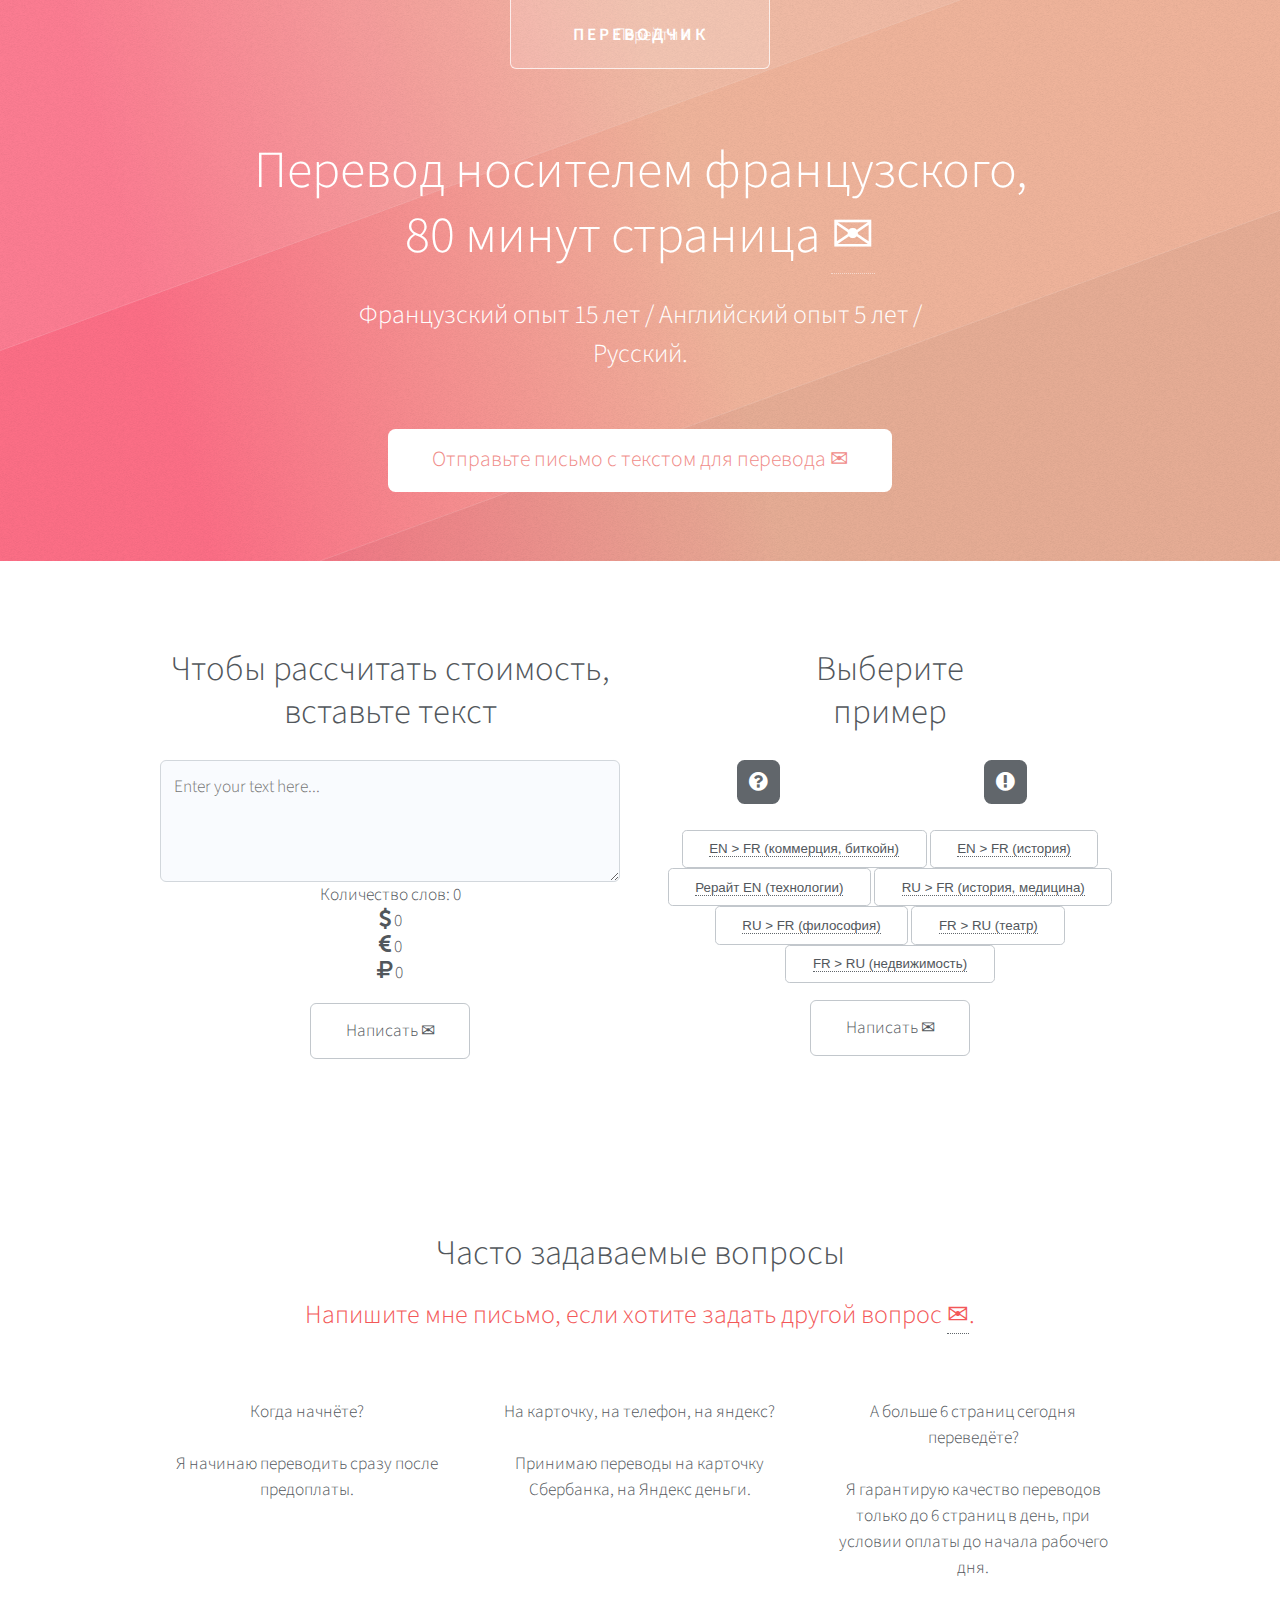
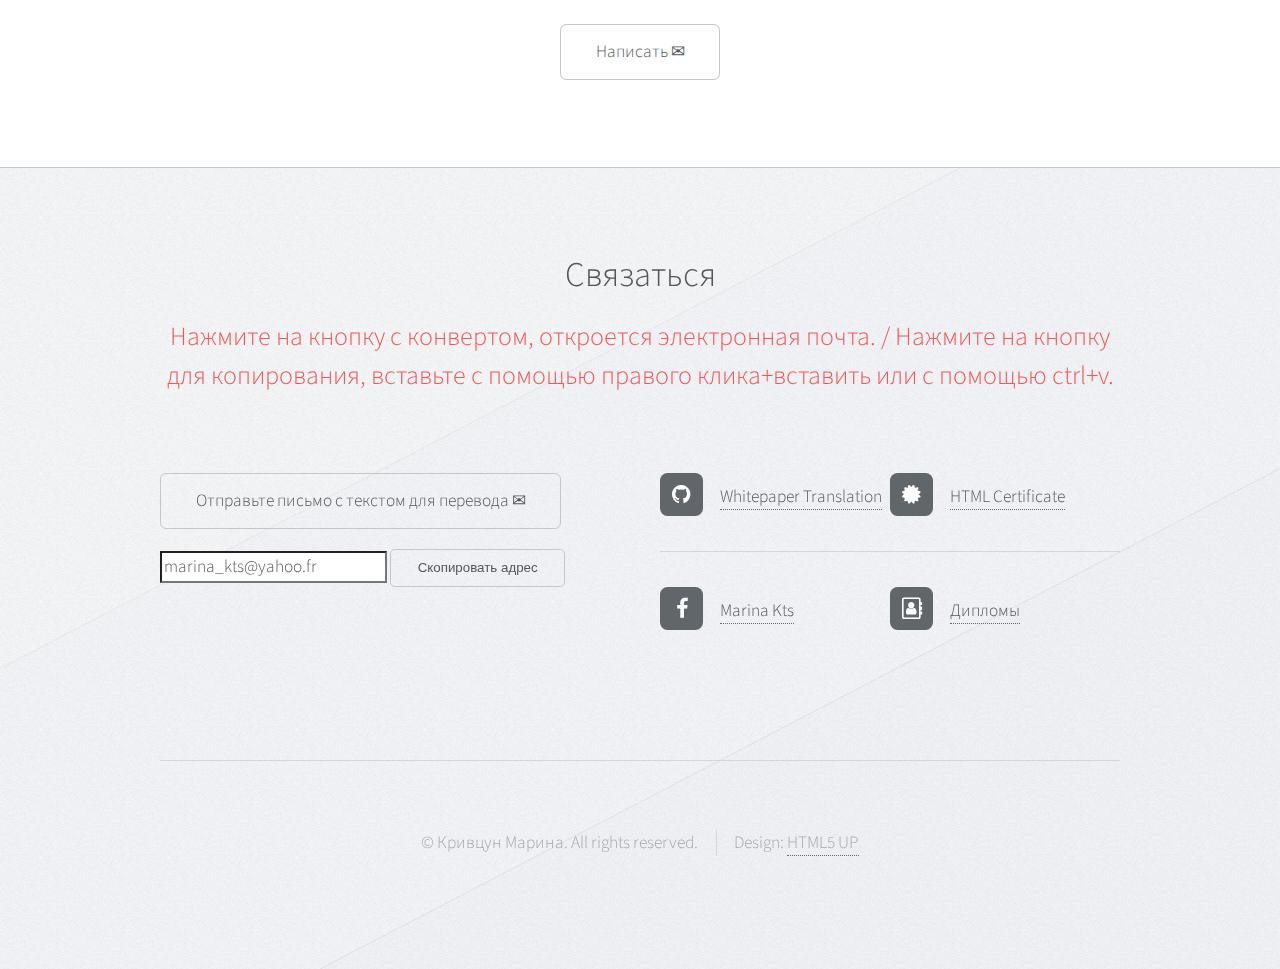
==== index.html @ 899fd25c "First commit" ====
<!DOCTYPE HTML>
<!--
	Telephasic by HTML5 UP
	html5up.net | @ajlkn
	Free for personal and commercial use under the CCA 3.0 license (html5up.net/license)
-->
<html>
	<head>
		<title>Переводчик</title>
		<meta charset="utf-8" />
		<meta name="viewport" content="width=device-width, initial-scale=1, user-scalable=no" />
		<link rel="stylesheet" href="assets/css/main.css" />
	</head>
	<body class="homepage is-preload">
		<div id="page-wrapper">

			<!-- Header -->
				<div id="header-wrapper">
					<div id="header" class="container">

						<!-- Logo -->
							<h1 id="logo"><a href="index.html">Переводчик</a></h1>

						<!-- Nav -->
							<nav id="nav">
								<ul>
										<li>
											<a href="#">Перейти к</a>
											<ul>
												<li><a href="#estimate">Оценке</a></li>
												<li><a href="#example">Примерам</a></li>
												<li><a href="#contact">Почте</a></li>

									</ul>
							<!--	<ul>
									<li>
										<a href="#">Move to</a>
										<ul>
											<li><a href="#estimate">Estimate</a></li>
											<li><a href="#example">Example</a></li>
											<li><a href="#contact">Contact</a></li>
											<li>
												<a href="#">Phasellus consequat</a>
												<ul>
													<li><a href="#">Français</a></li>
													<li><a href="#">English</a></li>
													<li><a href="#">Magna phasellus</a></li>
													<li><a href="#">Etiam dolore nisl</a></li>
												</ul>
											</li>
											<li><a href="#">Veroeros feugiat</a></li>
										</ul>
									</li>
									<li><a href="left-sidebar.html">Left Sidebar</a></li>
									<li class="break"><a href="right-sidebar.html">Right Sidebar</a></li>
									<li><a href="no-sidebar.html">No Sidebar</a></li>
								</ul> -->
							</nav>

					</div>

					<!-- Hero -->
						<section id="hero" class="container">
							<header>
								<h2>Перевод носителем французского,
								<br />
								80 минут страница <a href="mailto:marina_kts@yahoo.fr?Subject=Translation%20request" target="_top">&#9993;</a></h2>
							</header>
							<p>Французский опыт 15 лет / Английский опыт 5 лет /
							<br />
							Русский.</p>
							<ul class="actions">
								<li><a href="mailto:marina_kts@yahoo.fr?Subject=Translation%20request" target="_top" class="button">Отправьте письмо с текстом для перевода &#9993;</a></li>
							</ul>
						</section>

				</div>

			<!-- Features 1 -->
				<div class="wrapper">
					<div class="container">
						<div class="row">
							<section class="col-6 col-12-narrower feature">
									<header>
										<h2>Чтобы рассчитать стоимость, <br />
										вставьте текст</h2>
									</header>
						<!--		<div class="image-wrapper first"> -->
									<a name="estimate"><textarea placeholder="Enter your text here..."></textarea></a>
						<!--		</div> -->
								<div class="output">
				<!-- <div>Количество знаков: <span id="characterCount">0</span></div>-->
				<div>Количество слов: <span id="wordCount">0</span></div>

					<div class="icon fa-dollar"> <span id="dollarCount">0</span></div>
					<div class="icon fa-euro"> <span id="euroCount">0</span></div>
					<div class="icon fa-rouble"> <span id="rubCount">0</span></div>

				</div>
								<ul class="actions">
									<li><a href="mailto:marina_kts@yahoo.fr?Subject=Translation%20request" target="_top" class="button">Написать &#9993;</a></li>
								</ul>
							</section>
							<section class="col-6 col-12-narrower feature">
								<header>
									<h2>Выберите <br />
									пример</h2>
								</header>
							<!--	<div class="image-wrapper"> -->
							<div class="row gtr-0">
								<ul class="divided icons col-6 col-12-mobile">
									<a name="example"><li class="icon fa-question-circle" id="source"></li></a>
								</ul>
								<ul class="divided icons col-6 col-12-mobile">
									<li class="icon fa-exclamation-circle" id="result"></li>
								</ul>
							</div>
								<div class="btn-group">

									<button onclick="myFunction('OpenBazaar was founded in 2014 and at the moment you can find 1259 products there. It works on the Bitcoin basis using IPFS for data storage. Syscoin is being currently tested and is based on Bitcoin too. Particl is still being developed and at the moment it’s just a wallet for storing and transferring their tokens. All existing decentralized marketplaces inherit the shortcomings of the usual online stores and online marketplaces, i.e. lack of a standard of nomenclature, lack of information on different product in a single card and of guarantees that the seller does have the goods presented on the online storefront. It is important to note that all decentralized marketplaces are not potential competitors, but partners of Elementh blockchain.','OpenBazaar a été fondé en 2014 et maintenant on peut y trouver 1259 produits. Il fonctionne sur le principe de Bitcoin utilisant le protocole IPFS pour stocker les données. Syscoin est actuellement testé et se base également sur Bitcoin. Particl est en cours de développement et à l’heure actuelle, c’est juste un portefeuille pour stocker et transférer des jetons. Tous les marchés décentralisés actuels héritent les lacunes des magasins en ligne et des cybermarchés préexistants, à savoir l’absence de standard de nomenclature, le manque d’informations sur les différents produits dans une carte unifiée et de garanties que le vendeur est en procession de produits présentés dans la boutique en ligne. Il faut noter que les places de marché décentralisées ne sont pas des potentiels concurrents, mais les partenaires de la blockchain Elementh.')">
										<a href="#example">EN > FR (коммерция, биткойн)</a>
									</button>
									<button onclick="myFunction('ROADMAP. 2012 MIIIX company establishment. 2012 Investments from RSV Venture Partners and business angels. 2014 Number of product categories is 1000. 2016 In the MIIIX database there are 70 mln SKU in 30,000 product categories, 1000 shops from different industries, clients from small shops to the most largest portals in the field of e-commerce (Sberbank AST). 2017 The transition to the blockchain technology with introduction of opensource project Elementh. 01/2018 Private Pre-SALE (15.01 - 31.01) Only whitelist; min. 10ETH or 1BTC; max. 100 investors. 02/2018 Pre-ICO (01.02 - 14.02) min. 1ETH or 0.1BTC; max. 1000 investors; 1EEE = 0.0001ETH; Whitelist BONUS: First day: 30%, Second day: 15%. 03/2018 ICO (01.03 - 31.03) 1EEE = 0.0002ETH; Whitelist BONUS: First day: 30%, Second day: 15%. 06/2018 Alpha-version of Elementh blockchain. 09/2018 Elementh blockchain TestNet. 12/2018 Launch of Elementh blockchain. 03/2019 Launch of first DAPP.','FEUILLE DE ROUTE. MIIIX est créé en 2012. 2012  RSV Venture Partners et des business angels y investissent. 2014 Nombre de catégories de produits est de 1000. 2016 Dans la base de données MIIIX il y a 70 millions de SKU dans 30 000 catégories de produits, 1000 magasins d’industries différentes, des petites boutiques jusqu’aux portails leaders du domaine de cyberventes (Sberbank AST). 2017 transition vers la technologie blockchain avec introduction du projet open source Elementh. 01/2018 Pré-VENTE Privée (15.01 - 31.01) Seulement liste blanche ; min. 10ETH or 1BTC ; max. 100 investisseurs. 02/2018 Pré-ICO (01.02 - 14.02) min. 1ETH ou 0.1BTC ; max. 1000 investisseurs ; 1EEE = 0.0001ETH ; BONUS pour la liste blanche : Premier jour : 30 %, Deuxième jour : 15 %. 03/2018 ICO (01.03 - 31.03) 1EEE = 0.0002 ETH ; BONUS pour la liste blanche : Premier jour: 30%, au Deuxième jour: 15%. 06/2018 La version Alpha de la blockchain Elementh. 09/2018 TestNet dans la blockchain Elementh. 12/2018 Lancement de la blockchain Elementh. 03/2019 Lancement de la première DAPP.')">
										<a href="#example">EN > FR (история)</a>
									</button>
									<button onclick="myFunction('System of Goods. Along with the system of tokens, Elementh has a system of goods, which can also be used in a large number of applications, such as tracking the movement of a particular item from its creation to the current owner, tracking original goods and detecting counterfeit goods. Unlike the system of tokens, the system of goods also provides for the ability to issue a particular product at a particular address, indicating all possible item’s data (such as name, manufacturer, bar code, etc.). And if identical goods are already present in the blockchain, the issuer will receive a message about it, and he will have the opportunity to indicate how many items of goods he wants to issue. If an item has a serial number, it is possible to specify it when the transfer operation is being performed. To provide protection against data forging, only the hash of the serial number is fixed in the system, therefore only the person who knows the initial number has the ability to make a valid transaction. In the absence of a serial number at the moment of issuing goods, the system generates it randomly and the holder is able to use it to identify a particular item of goods by printing out the QR code on the package, writing it in an RFID tag or in any other convenient way.','System of Goods. Elementh is not just a token system, it is a system of goods, tracking elements from outset to the current owner, allowing original and counterfeit detection.  Elements identity. The system of goods provides the ability to issue a specific product to a given address, with all the associated with the product data (such as the name, manufacturer, barcode, etc).  Prerecorded nomenclature. If the blockchain holds identical goods, it notifies the issuer, therefore he can choose the number of goods to issue.  Serial number item identification. It is possible to specify an existing serial number for an item during a transfer operation.  Data tampering protection. Elementh only saves the hash of the serial number, so only the person who knows the initial number is able to make a valid transaction.  Automatic serial number creation. As soon as the system needs a new number, it generates a random one, and the holder can use it to identify a particular item by printing the QR code on the package, writing it in an RFID tag or in any other convenient way.')">
										<a href="#example">Рерайт EN (технологии)</a>
									</button>
									<button onclick="myFunction('Чем выше численность и плотность населения, тем легче передаются от человека к человеку возбудители болезней; многочисленное население позволяет выживать и распространяться болезнетворным микробам, которые погибли бы в условиях скудного, рассеянного населения. Так, в XVI—XVII вв. в мире повсеместно распространилась оспа— одна из древнейших инфекционных болезней, известная в Старом свете еще с III тысячелетия до н. э. В начале XVI в. она впервые была завезена испанскими конкистадорами на Американский континент. ','Plus le nombre et la densité de la population sont élevés, plus les pathogènes se transmettent facilement d’une personne à une autre ; une grande population permet de survivre et de se propager à des microbes pathogènes qui périraient dans des conditions de population clairsemée et dispersée. Ainsi, aux XVIe et XVIIe siècles, le monde a vu se diffuser l’une des maladies infectieuses les plus anciennes, connue dans l’Ancien Monde depuis le 3e millénaire avant notre ère. Au début du XVIème siècle elle a été introduite par les conquistadors espagnols sur le continent Américain.')">
										<a href="#example">RU > FR (история, медицина)</a>
									</button>
									<button onclick="myFunction('Концепция свободы является основополагающей в философии Сартра, полнее всего эту тему он раскрыл в трактате «Бытие и ничто». Человеческое существование, полагал Сартр, есть последовательная цепь самоотрицаний, в которых находит реализацию свобода. Человеку изначально присуща свобода, не терпящая ни причин, ни оснований, она предполагает независимость как от прошлого, так и от настоящего, т. е. она не определяется ни тем, ни другим.','Le concept de liberté est au cœur de la philosophie de Sartre, il a révélé ce sujet le mieux dans son traité « L’Être et le Néant ».L’existence humaine, croit Sartre, est un circuit d’abnégation séquentiel, dans lequel la liberté trouve la réalisation. La liberté est inhérente à l’homme, elle ne tolère ni raison ni justification, elle implique l’indépendance tant du passé, que du présent, c’est- à-dire  elle n’est définie ni par l’un ni par l’autre.')">
										<a href="#example">RU > FR (философия)</a>
									</button>
									<button onclick="myFunction('Ces passages faisant traditionnellement partie de nos ordres du jour, il était important qu’ils soient rédigés. Les indications en italique, destinées à commenter et à codifier le déroulement de la cérémonie, ont été résumées et simplifiées afin de faciliter l’ordonnancement des tenues, et plus particulièrement les jours de réception.','Важность этих записей в том, что они фиксируют традиционную часть нашей повестки дня. Информация курсивом комментирует и кодифицирует ход церемонии, была обобщена и упрощена с целью облегчения ведения работ, особенно в дни посвящений.')">
										<a href="#example">FR > RU (театр)</a>
									</button>
									<button onclick="myFunction('Dossier 2012-08-01. Propriété Immobilière avec postes à quai dans le port pour un bateau de 25,00 mètres et un de 12,00 mètres. Ensemble de 3 unités  foncières  sur une Ile Privée, comprenant. Foncier. 3 Terrains très arborés avec pelouse, Plage de sable fin , accessible uniquement depuis la propriété, ponton permettant d’accoster les annexes. Ensemble Foncier 01. Villa Principale sur parcelle N° 01. Superficie de la parcelle M² 1 760,00. Distribution: Entrée, Dégagements, 2 Chambres de service- Salle d’eau service- WC Commun, cuisine (équipée professionnel) Réserve équipée Frigos et congélateurs, Salle à Manger, salon T.V., Salon détente, 3 Chambres, une salle de bains et 2 salles d’eau. Grande terrasse avec  brise soleil. Solarium. Villa entièrement meublée et équipée.','Досье 2012-08-01. Недвижимость с причалами в порту для двух яхт - 25 и 12 метров. 3 лота на частном острове включают. Владения. 3 участка с газоном и многочисленными деревьями, Песчаный пляж, доступный только от собственности, понтонный причал для мелких судов. Группа недвижимости 1. Главная вилла на участке N° 01. Площадь участка M² 1 760,00. Распределение: Прихожая, кладовая, 2 подсобных помещения, ванная комната и санузел обслуживания, кухня (с профессиональным оборудованием) склад оборудован холодильниками и морозильниками, столовая, ТВ-зал, комната отдыха, три спальни, ванная комната и 2 душевые комнаты. Большая терраса с навесом от солнца. Солярий.	Вилла полностью мебелирована и оборудована.')">
										<a href="#example" class="nondeco">FR > RU (недвижимость)</a>
									</button>
        </div>
								<ul class="actions">
									<li><a href="mailto:marina_kts@yahoo.fr?Subject=Translation%20request" target="_top" class="button">Написать &#9993;</a></li>
								</ul>
							</section>
						</div>
					</div>
				</div>

			<!-- Promo -->
			<!--	<div id="promo-wrapper">
					<section id="promo">
						<h2>Neque semper magna et lorem ipsum adipiscing</h2>
						<a href="#" class="button">Breach the thresholds</a>
					</section>
				</div> -->

			<!-- Features 2 -->
				<div class="wrapper">
					<section class="container">
						<header class="major">
							<h2>Часто задаваемые вопросы</h2>
							<p>Напишите мне письмо, если хотите задать другой вопрос <a href="mailto:marina_kts@yahoo.fr?Subject=Translation%20request" target="_top">&#9993;</a>.</p>
						</header>
						<div class="row features">
							<section class="col-4 col-12-narrower feature">
							<!--	<div class="image-wrapper first">
									<a href="#" class="image featured"><img src="images/pic03.jpg" alt="" /></a>
								</div> -->
								<p>Когда начнёте?</p>
								<p>Я начинаю переводить сразу после предоплаты.</p>
							</section>
							<section class="col-4 col-12-narrower feature">
							<!--	<div class="image-wrapper">
									<a href="#" class="image featured"><img src="images/pic04.jpg" alt="" /></a>
								</div> -->
								<p>На карточку, на телефон, на яндекс?</p>
								<p>Принимаю переводы на карточку Сбербанка, на Яндекс деньги.</p>
							</section>
							<section class="col-4 col-12-narrower feature">
							<!--	<div class="image-wrapper">
									<a href="#" class="image featured"><img src="images/pic05.jpg" alt="" /></a>
								</div> -->
								<p>А больше 6 страниц сегодня переведёте?</p>
								<p>Я гарантирую качество переводов только до 6 страниц в день, при условии оплаты до начала рабочего дня.</p>
							</section>
						</div>
						<ul class="actions major">
							<li><a href="mailto:marina_kts@yahoo.fr?Subject=Translation%20request" target="_top" class="button">Написать &#9993;</a></li>
						</ul>
					</section>
				</div>

			<!-- Footer -->
				<div id="footer-wrapper">
					<div id="footer" class="container">
						<header class="major">
							<a name="contact"><h2>Связаться</h2></a>
							<p>Нажмите на кнопку с конвертом, откроется электронная почта. / Нажмите на кнопку для копирования, вставьте с помощью правого клика+вставить или с помощью ctrl+v.</p>
						<!-- 	Copy address<p>Click on the button to copy the address from the text field. Paste the address with ctrl+v or with a right click+paste.</p> -->
						</header>
						<div class="row">
								<section class="col-6 col-12-narrower">
									<div class="row gtr-50">
									<div class="col-12">
										<a href="mailto:marina_kts@yahoo.fr?Subject=Translation%20request" target="_top" class="button">Отправьте письмо с текстом для перевода &#9993;</a>
									</div>
									<div class="col-12">
										<input type="text" value="marina_kts@yahoo.fr" id="myInput">
										<button onclick="copyFunction()">Скопировать адрес</button>
									</div>
									</div>
								<!--	<form method="post" action="#">
									<div class="row gtr-50">
										<div class="col-6 col-12-mobile">
											<input name="name" placeholder="Name" type="text" />
										</div>
										<div class="col-6 col-12-mobile">
											<input name="email" placeholder="Email" type="text" />
										</div>
										<div class="col-12">
											<textarea name="message" placeholder="Message"></textarea>
										</div>
										<div class="col-12">
											<ul class="actions">
												<li><input type="submit" value="Send Message" /></li>
												<li><input type="reset" value="Clear form" /></li>
											</ul>
										</div>
									</div>
								</form> -->
							</section>
							<section class="col-6 col-12-narrower">
								<div class="row gtr-0">
									<ul class="divided icons col-6 col-12-mobile">
										<li class="icon fa-github"><a href="https://github.com/Meao"><span class="extra">github.com/</span>Whitepaper Translation</a></li>
										<li class="icon fa-facebook"><a href="https://www.facebook.com/marina.kts"><span class="extra">facebook.com/</span>Marina Kts</a></li>
									</ul>
									<ul class="divided icons col-6 col-12-mobile">
										<li class="icon fa-certificate"><a href="https://www.sololearn.com/Profile/229310"><span class="extra">sololearn.com/</span>HTML Certificate</a></li>
										<li class="icon fa-address-book-o"><a href="https://spb.upstudy.ru/repetitors/941061/"><span class="extra">upstudy.ru/</span>Дипломы</a></li>
									</ul>
								</div>
							</section>
						</div>
					</div>
					<div id="copyright" class="container">
						<ul class="menu">
							<li>&copy; Кривцун Марина. All rights reserved.</li><li>Design: <a href="http://html5up.net">HTML5 UP</a></li>
						</ul>
					</div>
				</div>

		</div>

		<!-- Scripts -->
			<script src="assets/js/jquery.min.js"></script>
			<script src="assets/js/jquery.dropotron.min.js"></script>
			<script src="assets/js/browser.min.js"></script>
			<script src="assets/js/breakpoints.min.js"></script>
			<script src="assets/js/util.js"></script>
			<script src="assets/js/main.js"></script>

	</body>
</html>
---- assets/css/main.css ----
@import url("font-awesome.min.css");
@import url("https://fonts.googleapis.com/css?family=Source+Sans+Pro:300,300italic,400,400italic,600");

/*
	Telephasic by HTML5 UP
	html5up.net | @ajlkn
	Free for personal and commercial use under the CCA 3.0 license (html5up.net/license)
*/
a.nodeco {
	text-decoration: none;
}

html, body, div, span, applet, object,
iframe, h1, h2, h3, h4, h5, h6, p, blockquote,
pre, a, abbr, acronym, address, big, cite,
code, del, dfn, em, img, ins, kbd, q, s, samp,
small, strike, strong, sub, sup, tt, var, b,
u, i, center, dl, dt, dd, ol, ul, li, fieldset,
form, label, legend, table, caption, tbody,
tfoot, thead, tr, th, td, article, aside,
canvas, details, embed, figure, figcaption,
footer, header, hgroup, menu, nav, output, ruby,
section, summary, time, mark, audio, video {
	margin: 0;
	padding: 0;
	border: 0;
	font-size: 100%;
	font: inherit;
	vertical-align: baseline;}

article, aside, details, figcaption, figure,
footer, header, hgroup, menu, nav, section {
	display: block;}

body {
	line-height: 1;
}

ol, ul {
	list-style: none;
}

blockquote, q {
	quotes: none;
}

	blockquote:before, blockquote:after, q:before, q:after {
		content: '';
		content: none;
	}

table {
	border-collapse: collapse;
	border-spacing: 0;
}

body {
	-webkit-text-size-adjust: none;
}

mark {
	background-color: transparent;
	color: inherit;
}

input::-moz-focus-inner {
	border: 0;
	padding: 0;
}

input, select, textarea {
	-moz-appearance: none;
	-webkit-appearance: none;
	-ms-appearance: none;
	appearance: none;
}

/* Basic */

	@-ms-viewport {
		width: device-width;
	}
	#source {
	  margin-right: 1em;
	}
	#result {
  margin-left: 1em;
}
	html {
		box-sizing: border-box;
	}

	*, *:before, *:after {
		box-sizing: inherit;
	}

	body {
		background: #f5f7fa;
		font-family: 'Source Sans Pro', sans-serif;
		font-weight: 300;
		color: #52575c;
		line-height: 1.75em;
		font-size: 14pt;
	}

		body.is-preload *, body.is-preload *:before, body.is-preload *:after {
			-moz-animation: none !important;
			-webkit-animation: none !important;
			-ms-animation: none !important;
			animation: none !important;
			-moz-transition: none !important;
			-webkit-transition: none !important;
			-ms-transition: none !important;
			transition: none !important;
		}

	input, textarea, select {
		font-family: 'Source Sans Pro', sans-serif;
		font-weight: 300;
		color: #52575c;
		line-height: 1.75em;
		font-size: 15pt;
	}

	h1, h2, h3, h4, h5, h6 {
		font-weight: 300;
		color: #52575c;
	}

	h1 a, h2 a, h3 a, h4 a, h5 a, h6 a {
		color: inherit;
		text-decoration: none;
	}

	h2 {
		font-size: 2em;
		line-height: 1.25em;
	}

	h3 {
		font-size: 1.5em;
		line-height: 1.5em;
	}

	a {
		-moz-transition: color 0.25s ease-in-out, border-color 0.25s ease-in-out, background-color 0.25s ease-in-out;
		-webkit-transition: color 0.25s ease-in-out, border-color 0.25s ease-in-out, background-color 0.25s ease-in-out;
		-ms-transition: color 0.25s ease-in-out, border-color 0.25s ease-in-out, background-color 0.25s ease-in-out;
		transition: color 0.25s ease-in-out, border-color 0.25s ease-in-out, background-color 0.25s ease-in-out;
		color: inherit;
		text-decoration: none;
		border-bottom: dotted 1px #62676c;
	}

		a:hover {
			color: #f35858;
			border-bottom-color: rgba(255, 255, 255, 0);
		}

	strong, b {
		font-weight: 400;
		color: #42474c;
	}

	em, i {
		font-style: italic;
	}

	sub {
		position: relative;
		top: 0.5em;
		font-size: 0.8em;
	}

	sup {
		position: relative;
		top: -0.5em;
		font-size: 0.8em;
	}

	hr {
		border: 0;
		border-top: solid 1px #c2c7cc;
	}

	blockquote {
		border-left: solid 0.5em #c2c7cc;
		padding: 1em 0 1em 2em;
		font-style: italic;
	}

	p, ul, ol, dl, table {
		margin-bottom: 1.5em;
	}

	br.clear {
		clear: both;
	}

	.features {
		margin-bottom: 1.5em;
	}

	.feature {
		text-align: center;
	}

/* Sections/Article */

	section, article {
		margin-bottom: 3em;
	}

	section > :last-child,
	article > :last-child,
	section:last-child,
	article:last-child {
		margin-bottom: 0;
	}

	.row > section, .row > article {
		margin-bottom: 0;
	}

	header {
		margin-bottom: 1.5em;
	}

		header > p {
			display: block;
			color: #f35858;
			padding: 0.75em 0 1em 0;
			font-size: 1.5em;
			line-height: 1.5em;
		}

		header.major {
			text-align: center;
		}

/* Container */

	.container {
		margin: 0 auto;
		max-width: 100%;
		width: 1200px;
	}

		@media screen and (max-width: 1280px) {

			.container {
				width: 960px;
			}

		}

		@media screen and (max-width: 1080px) {

			.container {
				width: 100%;
			}

		}

		@media screen and (max-width: 820px) {

			.container {
				width: 100%;
			}

		}

		@media screen and (max-width: 736px) {

			.container {
				width: 100%;
			}

		}

		@media screen and (max-width: 480px) {

			.container {
				width: 100%;
			}

		}

/* Row */

	.row {
		display: flex;
		flex-wrap: wrap;
		box-sizing: border-box;
		align-items: stretch;
	}

		.row > * {
			box-sizing: border-box;
		}

		.row.gtr-uniform > * > :last-child {
			margin-bottom: 0;
		}

		.row.aln-left {
			justify-content: flex-start;
		}

		.row.aln-center {
			justify-content: center;
		}

		.row.aln-right {
			justify-content: flex-end;
		}

		.row.aln-top {
			align-items: flex-start;
		}

		.row.aln-middle {
			align-items: center;
		}

		.row.aln-bottom {
			align-items: flex-end;
		}

		.row > .imp {
			order: -1;
		}

		.row > .col-1 {
			width: 8.3333333333%;
		}

		.row > .off-1 {
			margin-left: 8.3333333333%;
		}

		.row > .col-2 {
			width: 16.6666666667%;
		}

		.row > .off-2 {
			margin-left: 16.6666666667%;
		}

		.row > .col-3 {
			width: 25%;
		}

		.row > .off-3 {
			margin-left: 25%;
		}

		.row > .col-4 {
			width: 33.3333333333%;
		}

		.row > .off-4 {
			margin-left: 33.3333333333%;
		}

		.row > .col-5 {
			width: 41.6666666667%;
		}

		.row > .off-5 {
			margin-left: 41.6666666667%;
		}

		.row > .col-6 {
			width: 50%;
		}

		.row > .off-6 {
			margin-left: 50%;
		}

		.row > .col-7 {
			width: 58.3333333333%;
		}

		.row > .off-7 {
			margin-left: 58.3333333333%;
		}

		.row > .col-8 {
			width: 66.6666666667%;
		}

		.row > .off-8 {
			margin-left: 66.6666666667%;
		}

		.row > .col-9 {
			width: 75%;
		}

		.row > .off-9 {
			margin-left: 75%;
		}

		.row > .col-10 {
			width: 83.3333333333%;
		}

		.row > .off-10 {
			margin-left: 83.3333333333%;
		}

		.row > .col-11 {
			width: 91.6666666667%;
		}

		.row > .off-11 {
			margin-left: 91.6666666667%;
		}

		.row > .col-12 {
			width: 100%;
		}

		.row > .off-12 {
			margin-left: 100%;
		}

		.row.gtr-0 {
			margin-top: 0px;
			margin-left: 0px;
		}

			.row.gtr-0 > * {
				padding: 0px 0 0 0px;
			}

			.row.gtr-0.gtr-uniform {
				margin-top: 0px;
			}

				.row.gtr-0.gtr-uniform > * {
					padding-top: 0px;
				}

		.row.gtr-25 {
			margin-top: -12.5px;
			margin-left: -12.5px;
		}

			.row.gtr-25 > * {
				padding: 12.5px 0 0 12.5px;
			}

			.row.gtr-25.gtr-uniform {
				margin-top: -12.5px;
			}

				.row.gtr-25.gtr-uniform > * {
					padding-top: 12.5px;
				}

		.row.gtr-50 {
			margin-top: -25px;
			margin-left: -25px;
		}

			.row.gtr-50 > * {
				padding: 25px 0 0 25px;
			}

			.row.gtr-50.gtr-uniform {
				margin-top: -25px;
			}

				.row.gtr-50.gtr-uniform > * {
					padding-top: 25px;
				}

		.row {
			margin-top: -50px;
			margin-left: -50px;
		}

			.row > * {
				padding: 50px 0 0 50px;
			}

			.row.gtr-uniform {
				margin-top: -50px;
			}

				.row.gtr-uniform > * {
					padding-top: 50px;
				}

		.row.gtr-150 {
			margin-top: -75px;
			margin-left: -75px;
		}

			.row.gtr-150 > * {
				padding: 75px 0 0 75px;
			}

			.row.gtr-150.gtr-uniform {
				margin-top: -75px;
			}

				.row.gtr-150.gtr-uniform > * {
					padding-top: 75px;
				}

		.row.gtr-200 {
			margin-top: -100px;
			margin-left: -100px;
		}

			.row.gtr-200 > * {
				padding: 100px 0 0 100px;
			}

			.row.gtr-200.gtr-uniform {
				margin-top: -100px;
			}

				.row.gtr-200.gtr-uniform > * {
					padding-top: 100px;
				}

		@media screen and (max-width: 1280px) {

			.row {
				display: flex;
				flex-wrap: wrap;
				box-sizing: border-box;
				align-items: stretch;
			}

				.row > * {
					box-sizing: border-box;
				}

				.row.gtr-uniform > * > :last-child {
					margin-bottom: 0;
				}

				.row.aln-left {
					justify-content: flex-start;
				}

				.row.aln-center {
					justify-content: center;
				}

				.row.aln-right {
					justify-content: flex-end;
				}

				.row.aln-top {
					align-items: flex-start;
				}

				.row.aln-middle {
					align-items: center;
				}

				.row.aln-bottom {
					align-items: flex-end;
				}

				.row > .imp-normal {
					order: -1;
				}

				.row > .col-1-normal {
					width: 8.3333333333%;
				}

				.row > .off-1-normal {
					margin-left: 8.3333333333%;
				}

				.row > .col-2-normal {
					width: 16.6666666667%;
				}

				.row > .off-2-normal {
					margin-left: 16.6666666667%;
				}

				.row > .col-3-normal {
					width: 25%;
				}

				.row > .off-3-normal {
					margin-left: 25%;
				}

				.row > .col-4-normal {
					width: 33.3333333333%;
				}

				.row > .off-4-normal {
					margin-left: 33.3333333333%;
				}

				.row > .col-5-normal {
					width: 41.6666666667%;
				}

				.row > .off-5-normal {
					margin-left: 41.6666666667%;
				}

				.row > .col-6-normal {
					width: 50%;
				}

				.row > .off-6-normal {
					margin-left: 50%;
				}

				.row > .col-7-normal {
					width: 58.3333333333%;
				}

				.row > .off-7-normal {
					margin-left: 58.3333333333%;
				}

				.row > .col-8-normal {
					width: 66.6666666667%;
				}

				.row > .off-8-normal {
					margin-left: 66.6666666667%;
				}

				.row > .col-9-normal {
					width: 75%;
				}

				.row > .off-9-normal {
					margin-left: 75%;
				}

				.row > .col-10-normal {
					width: 83.3333333333%;
				}

				.row > .off-10-normal {
					margin-left: 83.3333333333%;
				}

				.row > .col-11-normal {
					width: 91.6666666667%;
				}

				.row > .off-11-normal {
					margin-left: 91.6666666667%;
				}

				.row > .col-12-normal {
					width: 100%;
				}

				.row > .off-12-normal {
					margin-left: 100%;
				}

				.row.gtr-0 {
					margin-top: 0px;
					margin-left: 0px;
				}

					.row.gtr-0 > * {
						padding: 0px 0 0 0px;
					}

					.row.gtr-0.gtr-uniform {
						margin-top: 0px;
					}

						.row.gtr-0.gtr-uniform > * {
							padding-top: 0px;
						}

				.row.gtr-25 {
					margin-top: -10px;
					margin-left: -10px;
				}

					.row.gtr-25 > * {
						padding: 10px 0 0 10px;
					}

					.row.gtr-25.gtr-uniform {
						margin-top: -10px;
					}

						.row.gtr-25.gtr-uniform > * {
							padding-top: 10px;
						}

				.row.gtr-50 {
					margin-top: -20px;
					margin-left: -20px;
				}

					.row.gtr-50 > * {
						padding: 20px 0 0 20px;
					}

					.row.gtr-50.gtr-uniform {
						margin-top: -20px;
					}

						.row.gtr-50.gtr-uniform > * {
							padding-top: 20px;
						}

				.row {
					margin-top: -40px;
					margin-left: -40px;
				}

					.row > * {
						padding: 40px 0 0 40px;
					}

					.row.gtr-uniform {
						margin-top: -40px;
					}

						.row.gtr-uniform > * {
							padding-top: 40px;
						}

				.row.gtr-150 {
					margin-top: -60px;
					margin-left: -60px;
				}

					.row.gtr-150 > * {
						padding: 60px 0 0 60px;
					}

					.row.gtr-150.gtr-uniform {
						margin-top: -60px;
					}

						.row.gtr-150.gtr-uniform > * {
							padding-top: 60px;
						}

				.row.gtr-200 {
					margin-top: -80px;
					margin-left: -80px;
				}

					.row.gtr-200 > * {
						padding: 80px 0 0 80px;
					}

					.row.gtr-200.gtr-uniform {
						margin-top: -80px;
					}

						.row.gtr-200.gtr-uniform > * {
							padding-top: 80px;
						}

		}

		@media screen and (max-width: 1080px) {

			.row {
				display: flex;
				flex-wrap: wrap;
				box-sizing: border-box;
				align-items: stretch;
			}

				.row > * {
					box-sizing: border-box;
				}

				.row.gtr-uniform > * > :last-child {
					margin-bottom: 0;
				}

				.row.aln-left {
					justify-content: flex-start;
				}

				.row.aln-center {
					justify-content: center;
				}

				.row.aln-right {
					justify-content: flex-end;
				}

				.row.aln-top {
					align-items: flex-start;
				}

				.row.aln-middle {
					align-items: center;
				}

				.row.aln-bottom {
					align-items: flex-end;
				}

				.row > .imp-narrow {
					order: -1;
				}

				.row > .col-1-narrow {
					width: 8.3333333333%;
				}

				.row > .off-1-narrow {
					margin-left: 8.3333333333%;
				}

				.row > .col-2-narrow {
					width: 16.6666666667%;
				}

				.row > .off-2-narrow {
					margin-left: 16.6666666667%;
				}

				.row > .col-3-narrow {
					width: 25%;
				}

				.row > .off-3-narrow {
					margin-left: 25%;
				}

				.row > .col-4-narrow {
					width: 33.3333333333%;
				}

				.row > .off-4-narrow {
					margin-left: 33.3333333333%;
				}

				.row > .col-5-narrow {
					width: 41.6666666667%;
				}

				.row > .off-5-narrow {
					margin-left: 41.6666666667%;
				}

				.row > .col-6-narrow {
					width: 50%;
				}

				.row > .off-6-narrow {
					margin-left: 50%;
				}

				.row > .col-7-narrow {
					width: 58.3333333333%;
				}

				.row > .off-7-narrow {
					margin-left: 58.3333333333%;
				}

				.row > .col-8-narrow {
					width: 66.6666666667%;
				}

				.row > .off-8-narrow {
					margin-left: 66.6666666667%;
				}

				.row > .col-9-narrow {
					width: 75%;
				}

				.row > .off-9-narrow {
					margin-left: 75%;
				}

				.row > .col-10-narrow {
					width: 83.3333333333%;
				}

				.row > .off-10-narrow {
					margin-left: 83.3333333333%;
				}

				.row > .col-11-narrow {
					width: 91.6666666667%;
				}

				.row > .off-11-narrow {
					margin-left: 91.6666666667%;
				}

				.row > .col-12-narrow {
					width: 100%;
				}

				.row > .off-12-narrow {
					margin-left: 100%;
				}

				.row.gtr-0 {
					margin-top: 0px;
					margin-left: 0px;
				}

					.row.gtr-0 > * {
						padding: 0px 0 0 0px;
					}

					.row.gtr-0.gtr-uniform {
						margin-top: 0px;
					}

						.row.gtr-0.gtr-uniform > * {
							padding-top: 0px;
						}

				.row.gtr-25 {
					margin-top: -10px;
					margin-left: -10px;
				}

					.row.gtr-25 > * {
						padding: 10px 0 0 10px;
					}

					.row.gtr-25.gtr-uniform {
						margin-top: -10px;
					}

						.row.gtr-25.gtr-uniform > * {
							padding-top: 10px;
						}

				.row.gtr-50 {
					margin-top: -20px;
					margin-left: -20px;
				}

					.row.gtr-50 > * {
						padding: 20px 0 0 20px;
					}

					.row.gtr-50.gtr-uniform {
						margin-top: -20px;
					}

						.row.gtr-50.gtr-uniform > * {
							padding-top: 20px;
						}

				.row {
					margin-top: -40px;
					margin-left: -40px;
				}

					.row > * {
						padding: 40px 0 0 40px;
					}

					.row.gtr-uniform {
						margin-top: -40px;
					}

						.row.gtr-uniform > * {
							padding-top: 40px;
						}

				.row.gtr-150 {
					margin-top: -60px;
					margin-left: -60px;
				}

					.row.gtr-150 > * {
						padding: 60px 0 0 60px;
					}

					.row.gtr-150.gtr-uniform {
						margin-top: -60px;
					}

						.row.gtr-150.gtr-uniform > * {
							padding-top: 60px;
						}

				.row.gtr-200 {
					margin-top: -80px;
					margin-left: -80px;
				}

					.row.gtr-200 > * {
						padding: 80px 0 0 80px;
					}

					.row.gtr-200.gtr-uniform {
						margin-top: -80px;
					}

						.row.gtr-200.gtr-uniform > * {
							padding-top: 80px;
						}

		}

		@media screen and (max-width: 820px) {

			.row {
				display: flex;
				flex-wrap: wrap;
				box-sizing: border-box;
				align-items: stretch;
			}

				.row > * {
					box-sizing: border-box;
				}

				.row.gtr-uniform > * > :last-child {
					margin-bottom: 0;
				}

				.row.aln-left {
					justify-content: flex-start;
				}

				.row.aln-center {
					justify-content: center;
				}

				.row.aln-right {
					justify-content: flex-end;
				}

				.row.aln-top {
					align-items: flex-start;
				}

				.row.aln-middle {
					align-items: center;
				}

				.row.aln-bottom {
					align-items: flex-end;
				}

				.row > .imp-narrower {
					order: -1;
				}

				.row > .col-1-narrower {
					width: 8.3333333333%;
				}

				.row > .off-1-narrower {
					margin-left: 8.3333333333%;
				}

				.row > .col-2-narrower {
					width: 16.6666666667%;
				}

				.row > .off-2-narrower {
					margin-left: 16.6666666667%;
				}

				.row > .col-3-narrower {
					width: 25%;
				}

				.row > .off-3-narrower {
					margin-left: 25%;
				}

				.row > .col-4-narrower {
					width: 33.3333333333%;
				}

				.row > .off-4-narrower {
					margin-left: 33.3333333333%;
				}

				.row > .col-5-narrower {
					width: 41.6666666667%;
				}

				.row > .off-5-narrower {
					margin-left: 41.6666666667%;
				}

				.row > .col-6-narrower {
					width: 50%;
				}

				.row > .off-6-narrower {
					margin-left: 50%;
				}

				.row > .col-7-narrower {
					width: 58.3333333333%;
				}

				.row > .off-7-narrower {
					margin-left: 58.3333333333%;
				}

				.row > .col-8-narrower {
					width: 66.6666666667%;
				}

				.row > .off-8-narrower {
					margin-left: 66.6666666667%;
				}

				.row > .col-9-narrower {
					width: 75%;
				}

				.row > .off-9-narrower {
					margin-left: 75%;
				}

				.row > .col-10-narrower {
					width: 83.3333333333%;
				}

				.row > .off-10-narrower {
					margin-left: 83.3333333333%;
				}

				.row > .col-11-narrower {
					width: 91.6666666667%;
				}

				.row > .off-11-narrower {
					margin-left: 91.6666666667%;
				}

				.row > .col-12-narrower {
					width: 100%;
				}

				.row > .off-12-narrower {
					margin-left: 100%;
				}

				.row.gtr-0 {
					margin-top: 0px;
					margin-left: 0px;
				}

					.row.gtr-0 > * {
						padding: 0px 0 0 0px;
					}

					.row.gtr-0.gtr-uniform {
						margin-top: 0px;
					}

						.row.gtr-0.gtr-uniform > * {
							padding-top: 0px;
						}

				.row.gtr-25 {
					margin-top: -7.5px;
					margin-left: -7.5px;
				}

					.row.gtr-25 > * {
						padding: 7.5px 0 0 7.5px;
					}

					.row.gtr-25.gtr-uniform {
						margin-top: -7.5px;
					}

						.row.gtr-25.gtr-uniform > * {
							padding-top: 7.5px;
						}

				.row.gtr-50 {
					margin-top: -15px;
					margin-left: -15px;
				}

					.row.gtr-50 > * {
						padding: 15px 0 0 15px;
					}

					.row.gtr-50.gtr-uniform {
						margin-top: -15px;
					}

						.row.gtr-50.gtr-uniform > * {
							padding-top: 15px;
						}

				.row {
					margin-top: -30px;
					margin-left: -30px;
				}

					.row > * {
						padding: 30px 0 0 30px;
					}

					.row.gtr-uniform {
						margin-top: -30px;
					}

						.row.gtr-uniform > * {
							padding-top: 30px;
						}

				.row.gtr-150 {
					margin-top: -45px;
					margin-left: -45px;
				}

					.row.gtr-150 > * {
						padding: 45px 0 0 45px;
					}

					.row.gtr-150.gtr-uniform {
						margin-top: -45px;
					}

						.row.gtr-150.gtr-uniform > * {
							padding-top: 45px;
						}

				.row.gtr-200 {
					margin-top: -60px;
					margin-left: -60px;
				}

					.row.gtr-200 > * {
						padding: 60px 0 0 60px;
					}

					.row.gtr-200.gtr-uniform {
						margin-top: -60px;
					}

						.row.gtr-200.gtr-uniform > * {
							padding-top: 60px;
						}

		}

		@media screen and (max-width: 736px) {

			.row {
				display: flex;
				flex-wrap: wrap;
				box-sizing: border-box;
				align-items: stretch;
			}

				.row > * {
					box-sizing: border-box;
				}

				.row.gtr-uniform > * > :last-child {
					margin-bottom: 0;
				}

				.row.aln-left {
					justify-content: flex-start;
				}

				.row.aln-center {
					justify-content: center;
				}

				.row.aln-right {
					justify-content: flex-end;
				}

				.row.aln-top {
					align-items: flex-start;
				}

				.row.aln-middle {
					align-items: center;
				}

				.row.aln-bottom {
					align-items: flex-end;
				}

				.row > .imp-mobile {
					order: -1;
				}

				.row > .col-1-mobile {
					width: 8.3333333333%;
				}

				.row > .off-1-mobile {
					margin-left: 8.3333333333%;
				}

				.row > .col-2-mobile {
					width: 16.6666666667%;
				}

				.row > .off-2-mobile {
					margin-left: 16.6666666667%;
				}

				.row > .col-3-mobile {
					width: 25%;
				}

				.row > .off-3-mobile {
					margin-left: 25%;
				}

				.row > .col-4-mobile {
					width: 33.3333333333%;
				}

				.row > .off-4-mobile {
					margin-left: 33.3333333333%;
				}

				.row > .col-5-mobile {
					width: 41.6666666667%;
				}

				.row > .off-5-mobile {
					margin-left: 41.6666666667%;
				}

				.row > .col-6-mobile {
					width: 50%;
				}

				.row > .off-6-mobile {
					margin-left: 50%;
				}

				.row > .col-7-mobile {
					width: 58.3333333333%;
				}

				.row > .off-7-mobile {
					margin-left: 58.3333333333%;
				}

				.row > .col-8-mobile {
					width: 66.6666666667%;
				}

				.row > .off-8-mobile {
					margin-left: 66.6666666667%;
				}

				.row > .col-9-mobile {
					width: 75%;
				}

				.row > .off-9-mobile {
					margin-left: 75%;
				}

				.row > .col-10-mobile {
					width: 83.3333333333%;
				}

				.row > .off-10-mobile {
					margin-left: 83.3333333333%;
				}

				.row > .col-11-mobile {
					width: 91.6666666667%;
				}

				.row > .off-11-mobile {
					margin-left: 91.6666666667%;
				}

				.row > .col-12-mobile {
					width: 100%;
				}

				.row > .off-12-mobile {
					margin-left: 100%;
				}

				.row.gtr-0 {
					margin-top: 0px;
					margin-left: 0px;
				}

					.row.gtr-0 > * {
						padding: 0px 0 0 0px;
					}

					.row.gtr-0.gtr-uniform {
						margin-top: 0px;
					}

						.row.gtr-0.gtr-uniform > * {
							padding-top: 0px;
						}

				.row.gtr-25 {
					margin-top: -5px;
					margin-left: -5px;
				}

					.row.gtr-25 > * {
						padding: 5px 0 0 5px;
					}

					.row.gtr-25.gtr-uniform {
						margin-top: -5px;
					}

						.row.gtr-25.gtr-uniform > * {
							padding-top: 5px;
						}

				.row.gtr-50 {
					margin-top: -10px;
					margin-left: -10px;
				}

					.row.gtr-50 > * {
						padding: 10px 0 0 10px;
					}

					.row.gtr-50.gtr-uniform {
						margin-top: -10px;
					}

						.row.gtr-50.gtr-uniform > * {
							padding-top: 10px;
						}

				.row {
					margin-top: -20px;
					margin-left: -20px;
				}

					.row > * {
						padding: 20px 0 0 20px;
					}

					.row.gtr-uniform {
						margin-top: -20px;
					}

						.row.gtr-uniform > * {
							padding-top: 20px;
						}

				.row.gtr-150 {
					margin-top: -30px;
					margin-left: -30px;
				}

					.row.gtr-150 > * {
						padding: 30px 0 0 30px;
					}

					.row.gtr-150.gtr-uniform {
						margin-top: -30px;
					}

						.row.gtr-150.gtr-uniform > * {
							padding-top: 30px;
						}

				.row.gtr-200 {
					margin-top: -40px;
					margin-left: -40px;
				}

					.row.gtr-200 > * {
						padding: 40px 0 0 40px;
					}

					.row.gtr-200.gtr-uniform {
						margin-top: -40px;
					}

						.row.gtr-200.gtr-uniform > * {
							padding-top: 40px;
						}

		}

		@media screen and (max-width: 480px) {

			.row {
				display: flex;
				flex-wrap: wrap;
				box-sizing: border-box;
				align-items: stretch;
			}

				.row > * {
					box-sizing: border-box;
				}

				.row.gtr-uniform > * > :last-child {
					margin-bottom: 0;
				}

				.row.aln-left {
					justify-content: flex-start;
				}

				.row.aln-center {
					justify-content: center;
				}

				.row.aln-right {
					justify-content: flex-end;
				}

				.row.aln-top {
					align-items: flex-start;
				}

				.row.aln-middle {
					align-items: center;
				}

				.row.aln-bottom {
					align-items: flex-end;
				}

				.row > .imp-mobilep {
					order: -1;
				}

				.row > .col-1-mobilep {
					width: 8.3333333333%;
				}

				.row > .off-1-mobilep {
					margin-left: 8.3333333333%;
				}

				.row > .col-2-mobilep {
					width: 16.6666666667%;
				}

				.row > .off-2-mobilep {
					margin-left: 16.6666666667%;
				}

				.row > .col-3-mobilep {
					width: 25%;
				}

				.row > .off-3-mobilep {
					margin-left: 25%;
				}

				.row > .col-4-mobilep {
					width: 33.3333333333%;
				}

				.row > .off-4-mobilep {
					margin-left: 33.3333333333%;
				}

				.row > .col-5-mobilep {
					width: 41.6666666667%;
				}

				.row > .off-5-mobilep {
					margin-left: 41.6666666667%;
				}

				.row > .col-6-mobilep {
					width: 50%;
				}

				.row > .off-6-mobilep {
					margin-left: 50%;
				}

				.row > .col-7-mobilep {
					width: 58.3333333333%;
				}

				.row > .off-7-mobilep {
					margin-left: 58.3333333333%;
				}

				.row > .col-8-mobilep {
					width: 66.6666666667%;
				}

				.row > .off-8-mobilep {
					margin-left: 66.6666666667%;
				}

				.row > .col-9-mobilep {
					width: 75%;
				}

				.row > .off-9-mobilep {
					margin-left: 75%;
				}

				.row > .col-10-mobilep {
					width: 83.3333333333%;
				}

				.row > .off-10-mobilep {
					margin-left: 83.3333333333%;
				}

				.row > .col-11-mobilep {
					width: 91.6666666667%;
				}

				.row > .off-11-mobilep {
					margin-left: 91.6666666667%;
				}

				.row > .col-12-mobilep {
					width: 100%;
				}

				.row > .off-12-mobilep {
					margin-left: 100%;
				}

				.row.gtr-0 {
					margin-top: 0px;
					margin-left: 0px;
				}

					.row.gtr-0 > * {
						padding: 0px 0 0 0px;
					}

					.row.gtr-0.gtr-uniform {
						margin-top: 0px;
					}

						.row.gtr-0.gtr-uniform > * {
							padding-top: 0px;
						}

				.row.gtr-25 {
					margin-top: -5px;
					margin-left: -5px;
				}

					.row.gtr-25 > * {
						padding: 5px 0 0 5px;
					}

					.row.gtr-25.gtr-uniform {
						margin-top: -5px;
					}

						.row.gtr-25.gtr-uniform > * {
							padding-top: 5px;
						}

				.row.gtr-50 {
					margin-top: -10px;
					margin-left: -10px;
				}

					.row.gtr-50 > * {
						padding: 10px 0 0 10px;
					}

					.row.gtr-50.gtr-uniform {
						margin-top: -10px;
					}

						.row.gtr-50.gtr-uniform > * {
							padding-top: 10px;
						}

				.row {
					margin-top: -20px;
					margin-left: -20px;
				}

					.row > * {
						padding: 20px 0 0 20px;
					}

					.row.gtr-uniform {
						margin-top: -20px;
					}

						.row.gtr-uniform > * {
							padding-top: 20px;
						}

				.row.gtr-150 {
					margin-top: -30px;
					margin-left: -30px;
				}

					.row.gtr-150 > * {
						padding: 30px 0 0 30px;
					}

					.row.gtr-150.gtr-uniform {
						margin-top: -30px;
					}

						.row.gtr-150.gtr-uniform > * {
							padding-top: 30px;
						}

				.row.gtr-200 {
					margin-top: -40px;
					margin-left: -40px;
				}

					.row.gtr-200 > * {
						padding: 40px 0 0 40px;
					}

					.row.gtr-200.gtr-uniform {
						margin-top: -40px;
					}

						.row.gtr-200.gtr-uniform > * {
							padding-top: 40px;
						}

		}

/* Image */

	.image {
		-moz-transition: opacity 0.25s ease-in-out;
		-webkit-transition: opacity 0.25s ease-in-out;
		-ms-transition: opacity 0.25s ease-in-out;
		transition: opacity 0.25s ease-in-out;
		display: inline-block;
		outline: 0;
		border: 0;
	}

		.image img {
			display: block;
			width: 100%;
		}

		.image.fit {
			display: block;
			width: 100%;
		}

		.image.featured {
			display: block;
			width: 100%;
			margin: 0 0 3em 0;
		}

		.image.left {
			float: left;
			margin: 0 2em 2em 0;
		}

		.image.centered {
			display: block;
			margin: 0 0 3em 0;
		}

			.image.centered img {
				margin: 0 auto;
				width: auto;
			}

	a.image:hover {
		opacity: 0.85;
	}

/* List */

	ul {
		list-style: disc;
		padding-left: 1em;
	}

		ul li {
			padding-left: 0.5em;
		}

	ol {
		list-style: decimal;
		padding-left: 1.25em;
	}

		ol li {
			padding-left: 0.25em;
		}

/* Actions */

	ul.actions {
		padding-top: 1em;
		list-style: none;
		padding-left: 0;
	}

		ul.actions.major {
			text-align: center;
		}

		ul.actions li {
			display: inline-block;
			margin-left: 1em;
			padding-left: 0;
		}

			ul.actions li:first-child {
				margin-left: 0;
			}

/* Divided */

	ul.divided {
		list-style: none;
		padding-left: 0;
	}

		ul.divided li {
			border-top: solid 1px #d2d7dc;
			padding-top: 2em;
			margin-top: 2em;
			padding-left: 0;
		}

			ul.divided li:first-child {
				padding-top: 0;
				margin-top: 0;
				border-top: 0;
			}

/* Icons */

	ul.icons {
		list-style: none;
		padding-left: 0;
	}

		ul.icons li {
			padding-left: 0;
		}

			ul.icons li:before {
				display: inline-block;
				color: #fff;
				background: #61666b;
				width: 2em;
				height: 2em;
				border-radius: 0.35em;
				text-align: center;
				line-height: 2em;
				margin-right: 0.75em;
			}

/* Menu */

	ul.menu {
		list-style: none;
		padding-left: 0;
	}

		ul.menu li {
			display: inline-block;
			border-left: solid 1px #d2d7dc;
			padding-left: 1em;
			margin-left: 1em;
		}

			ul.menu li:first-child {
				border-left: 0;
				padding-left: 0;
				margin-left: 0;
			}

/* Form */

	form .actions {
		padding-top: 0;
	}

	form label {
		display: block;
		font-weight: 300;
		color: #52575c;
		margin: 0 0 0.5em 0;
	}

	form input[type="text"],
	form input[type="email"],
	form input[type="password"],
	form select,
	form textarea, section textarea {
		-moz-transition: background-color 0.25s ease-in-out;
		-webkit-transition: background-color 0.25s ease-in-out;
		-ms-transition: background-color 0.25s ease-in-out;
		transition: background-color 0.25s ease-in-out;
		-webkit-appearance: none;
		display: block;
		background: #f9fbfe;
		border: solid 1px #d2d7dc;
		border-radius: 0.35em;
		width: 100%;
		line-height: 1.5em;
		padding: 0.75em;
	}

		form input[type="text"]:focus,
		form input[type="email"]:focus,
		form input[type="password"]:focus,
		form select:focus,
		form textarea:focus, section textarea:focus {
			background: #fff;
		}

	form textarea, section textarea {
		min-height: 7em;
	}

	form ::-webkit-input-placeholder {
		color: #555 !important;
	}

	form :-moz-placeholder {
		color: #555 !important;
	}

	form ::-moz-placeholder {
		color: #555 !important;
	}

	form :-ms-input-placeholder {
		color: #555 !important;
	}

	form ::-moz-focus-inner {
		border: 0;
	}

/* Table */

	table {
		width: 100%;
	}

		table.default {
			width: 100%;
		}

			table.default tbody tr {
				border-top: solid 1px #D2D7DC;
			}

				table.default tbody tr:nth-child(2n+1) {
					background: #f9fbfe;
				}

			table.default td {
				padding: 0.5em 1em 0.5em 1em;
			}

			table.default th {
				text-align: left;
				font-weight: 400;
				padding: 0.5em 1em 0.5em 1em;
			}

			table.default tfoot {
				border-top: solid 1px #D2D7DC;
			}

/* Button */

	input[type="button"],
	input[type="submit"],
	input[type="reset"],
	button,
	.button {
		-moz-transition: color 0.25s ease-in-out, border-color 0.25s ease-in-out, background-color 0.25s ease-in-out;
		-webkit-transition: color 0.25s ease-in-out, border-color 0.25s ease-in-out, background-color 0.25s ease-in-out;
		-ms-transition: color 0.25s ease-in-out, border-color 0.25s ease-in-out, background-color 0.25s ease-in-out;
		transition: color 0.25s ease-in-out, border-color 0.25s ease-in-out, background-color 0.25s ease-in-out;
		display: inline-block;
		color: inherit;
		background: none;
		text-decoration: none;
		border: solid 1px #c2c7cc;
		border-radius: 0.35em;
		padding: 0.8em 2em 0.8em 2em;
		cursor: pointer;
		outline: 0;
	}

		input[type="button"]:hover,
		input[type="submit"]:hover,
		input[type="reset"]:hover,
		button:hover,
		.button:hover {
			color: #f35858;
			border-color: rgba(243, 88, 88, 0.5);
		}

/* Icons */

	.icon {
		text-decoration: none;
	}

		.icon:before {
			display: inline-block;
			font-family: FontAwesome;
			font-size: 1.25em;
			text-decoration: none;
			font-style: normal;
			font-weight: normal;
			line-height: 1;
			-webkit-font-smoothing: antialiased;
			-moz-osx-font-smoothing: grayscale;
		}

		.icon > .label {
			display: none;
		}

/* Wrappers */

	.wrapper {
		position: relative;
		background: #fff;
		overflow-x: hidden;
		padding: 6em 0 6em 0;
	}

	.image-wrapper {
		position: relative;
	}

		.image-wrapper .image {
			position: relative;
			z-index: 2;
		}

		.image-wrapper.first:before {
			content: '';
			display: block;
			width: 2000%;
			height: 100%;
			position: absolute;
			left: -1000%;
			top: 0;
			z-index: 1;
			box-shadow: inset 0px 0px 0px 1px #e8e8e8;
			background: #f6f8fb url("images/image-wrapper.svg");
		}

	#header-wrapper {
		position: relative;
		padding: 4em 0 2em 0;
		background-image: url("images/header.svg");
		background-image: url("images/overlay.png"), url("images/header.svg"), -moz-linear-gradient(75deg, #FF7088 15%, #F2B69D 55%);
		background-image: url("images/overlay.png"), url("images/header.svg"), -webkit-linear-gradient(75deg, #FF7088 15%, #F2B69D 55%);
		background-image: url("images/overlay.png"), url("images/header.svg"), -ms-linear-gradient(75deg, #FF7088 15%, #F2B69D 55%);
		background-image: url("images/overlay.png"), url("images/header.svg"), linear-gradient(75deg, #FF7088 15%, #F2B69D 55%);
		background-color: #f08c89;
		background-size: 100% 620%;
		background-size: 128px 128px, 100% 620%, auto;
		background-repeat: repeat, no-repeat, no-repeat;
	}

	.homepage #header-wrapper {
		padding: 10em 0 6em 0;
		background-size: 128px 128px, 100% 100%, auto;
	}

	#promo-wrapper {
		position: relative;
		background-image: url("images/overlay.png"), url("../../images/promo.jpg");
		background-size: 192px 192px, cover;
		background-position: top left, center center;
		color: #fff;
		text-align: center;
		padding: 6em 0 6em 0;
	}

	#footer-wrapper {
		-webkit-transform: translate3d(0, 0, 0);
		position: relative;
		border-top: solid 1px #c2c7cc;
		padding: 6em 0 6em 0;
		background-image: url("images/overlay.png"), url("images/footer.svg");
		background-size: 128px 128px,				100% 100%;
	}

/* Header */

	#logo {
		position: absolute;
		z-index: 1;
		top: 0;
		left: 50%;
		width: 15em;
		margin-left: -7.5em;
	}

		#logo a {
			display: block;
			width: 100%;
			height: 4em;
			line-height: 4em;
			background: rgba(255, 255, 255, 0.15);
			border: solid 1px;
			border-color: #fff;
			border-color: rgba(255, 255, 255, 0.75);
			border-top: 0;
			border-radius: 0 0 0.35em 0.35em;
			color: #fff;
			display: inline-block;
			font-weight: 600;
			letter-spacing: 3px;
			text-align: center;
			text-transform: uppercase;
		}

	#nav {
		text-align: center;
		position: absolute;
		top: 0;
		left: 0;
		width: 100%;
		height: 4em;
		line-height: 4em;
	}

		#nav > ul {
			margin: 0;
		}

			#nav > ul > li {
				display: inline-block;
				margin-left: 1em;
			}

				#nav > ul > li > ul {
					display: none;
				}

				#nav > ul > li > span, #nav > ul > li > a {
					color: #fff;
					text-decoration: none;
					outline: 0;
					border: 0;
					border: solid 1px rgba(255, 255, 255, 0);
					border-radius: 0.35em;
					padding: 0.3em 1em 0.3em 1em;
					-moz-transition: border-color 0.25s ease-in-out, background-color 0.25s ease-in-out;
					-webkit-transition: border-color 0.25s ease-in-out, background-color 0.25s ease-in-out;
					-o-transition: border-color 0.25s ease-in-out, background-color 0.25s ease-in-out;
					-ms-transition: border-color 0.25s ease-in-out, background-color 0.25s ease-in-out;
					transition: border-color 0.25s ease-in-out, background-color 0.25s ease-in-out;
				}

				#nav > ul > li.active > span, #nav > ul > li.active > a {
					border-color: rgba(255, 255, 255, 0.75);
					background-color: rgba(255, 255, 255, 0.15);
					color: #fff;
				}

				#nav > ul > li:first-child {
					margin-left: 0;
				}

				#nav > ul > li.break {
					margin-left: 20em;
				}

	.dropotron {
		text-align: left;
		line-height: 2em;
		border-radius: 0.35em;
		min-width: 12em;
		background: #fff;
		line-height: 1em;
		padding: 0.85em 0 0.85em 0;
		box-shadow: 0px 1px 3px 0px rgba(0, 0, 0, 0.25);
		margin-top: -0.8em;
		list-style: none;
	}

		.dropotron a, .dropotron span {
			display: block;
			padding: 0.65em 1em 0.65em 1em;
			border-top: solid 1px #e8e8e8;
			border-bottom: 0;
		}

		.dropotron li {
			padding-left: 0;
		}

			.dropotron li:first-child > a, .dropotron li:first-child > span {
				border-top: 0;
			}

			.dropotron li.active > a, .dropotron li.active > span {
				color: #f35858;
			}

		.dropotron.level-0 {
			font-size: 0.9em;
			margin-top: 0;
		}

			.dropotron.level-0:before {
				content: '';
				position: absolute;
				top: -1em;
				width: 1em;
				height: 1em;
				border-bottom: solid 0.5em #fff;
				border-left: solid 0.5em rgba(255, 255, 255, 0);
				border-right: solid 0.5em rgba(255, 255, 255, 0);
			}

			.dropotron.level-0.center:before {
				left: 50%;
				margin-left: -0.5em;
			}

			.dropotron.level-0.left:before {
				left: 1em;
			}

			.dropotron.level-0.right:before {
				right: 1em;
			}

/* Hero */

	#hero {
		position: relative;
		color: #fff;
		text-align: center;
		z-index: 1;
	}

		#hero h2 {
			color: #fff;
			font-size: 3em;
		}

		#hero strong {
			color: inherit;
		}

		#hero header > span {
			color: #fff;
		}

		#hero p {
			font-size: 1.5em;
			line-height: 1.5em;
		}

		#hero .button {
			background: #fff;
			border-color: rgba(255, 255, 255, 0);
			color: #f08c89;
			font-size: 1.25em;
		}

			#hero .button:hover {
				border-color: rgba(255, 255, 255, 0.75);
				background-color: rgba(255, 255, 255, 0.15);
				color: #fff;
			}

		#hero a {
			color: #fff;
			border-color: #fff;
			border-color: rgba(255, 255, 255, 0.5);
		}

			#hero a:hover {
				border-color: rgba(255, 255, 255, 0);
			}

/* Promo */

	#promo {
		background: rgba(255, 255, 255, 0.05);
		border: solid 1px rgba(255, 255, 255, 0.25);
		border-radius: 0.5em;
		padding: 1.75em 2.5em 1.75em 2.5em;
		display: inline-block;
		position: relative;
		z-index: 1;
	}

		#promo h2 {
			color: #fff;
			display: inline-block;
			margin-right: 1em;
			font-size: 1.75em;
		}

		#promo .button {
			background: #fff;
			border-color: rgba(255, 255, 255, 0);
			color: #27636B;
			font-size: 1.25em;
		}

			#promo .button:hover {
				border-color: rgba(255, 255, 255, 0.75);
				background-color: rgba(255, 255, 255, 0.15);
				color: #fff;
			}

/* Main */

	#main {
		padding-bottom: 4em;
	}

/* Sidebar */

	#sidebar section {
		border-top: solid 1px #d2d7dc;
		margin-top: 3em;
		padding-top: 3em;
	}

		#sidebar section:first-child {
			border-top: 0;
			margin-top: 0;
			padding-top: 0;
		}

/* Footer */

	#footer {
		position: relative;
		z-index: 1;
	}

		#footer header.major {
			margin-bottom: 3em;
		}

/* Copyright */

	#copyright {
		position: relative;
		z-index: 1;
		text-align: center;
		border-top: solid 1px #d2d7dc;
		color: #a2a7ac;
		padding-top: 4em;
		margin-top: 6em;
	}

/* Normal */

	@media screen and (max-width: 1280px) {

		/* Basic */

			body, input, textarea, select {
				line-height: 1.5em;
				font-size: 13pt;
			}

			span.extra {
				display: none;
			}

		/* Wrappers */

			.wrapper {
				padding: 5em 0 5em 0;
			}

			#header-wrapper {
				padding: 2em 0 2em 0;
			}

			.homepage #header-wrapper {
				padding: 8em 0 4em 0;
			}

			#promo-wrapper {
				padding: 5em 0 5em 0;
			}

			#footer-wrapper {
				padding: 5em 0 5em 0;
			}

	}

/* Narrow */

	@media screen and (max-width: 1080px) {

		/* Sections/Article */

			header br {
				display: none;
			}

		/* Button */

			input[type="button"],
			input[type="submit"],
			input[type="reset"],
			button,
			.button {
				padding-left: 1.25em;
				padding-right: 1.25em;
			}

		/* Wrappers */

			.wrapper {
				padding: 4em 2em 4em 2em;
			}

			#header-wrapper {
				padding: 5em 0 1em 0;
			}

			.homepage #header-wrapper {
				padding: 5em 0 4em 0;
			}

			#promo-wrapper {
				padding: 2em;
			}

			#footer-wrapper {
				padding: 4em 2em 4em 2em;
			}

		/* Header */

			#nav {
				position: relative;
				margin: 0.5em 0 0 0;
				line-height: 2.25em;
				height: 2.25em;
			}

				#nav > ul > li {
					margin-left: 0;
				}

					#nav > ul > li.break {
						margin-left: 0;
					}

			.dropotron.level-0 {
				margin-top: 1.1em;
			}

		/* Hero */

			#hero {
				padding: 3.5em 4em 0 4em;
			}

				#hero h2 {
					font-size: 2.75em;
				}

				#hero p br {
					display: none;
				}

		/* Promo */

			#promo {
				padding: 1.75em 2.5em 1.75em 2.5em;
				display: inline-block;
			}

				#promo .button {
					font-size: 1.25em;
				}

				#promo h2 {
					display: block;
					margin: 0 0 1em 0;
					font-size: 1.5em;
				}

		/* Copyright */

			#copyright {
				padding-top: 2em;
				margin-top: 3em;
			}

	}

/* Narrower */

	@media screen and (max-width: 820px) {

		/* Basic */

			body, input, textarea, select {
				line-height: 1.5em;
				font-size: 14pt;
			}

			span.extra {
				display: inline;
			}

			.features {
				margin-bottom: 0;
			}

		/* Sections/Article */

			section, article {
				margin-bottom: 3em;
			}

			.row > section, .row > article {
				margin-bottom: 3em;
			}

			section:last-child,
			article:last-child {
				margin-bottom: 0;
			}

			.row > section:last-child,
			.row > article:last-child {
				margin-bottom: 0;
			}

		/* Menu */

			ul.menu {
				text-align: center;
			}

				ul.menu li {
					display: block;
					border: 0;
					padding: 0;
					margin: 0;
					line-height: 2em;
				}

					ul.menu li:first-child {
						border-top: 0;
					}

		/* Actions */

			ul.actions.major {
				padding-top: 2em;
			}

		/* Header */

			#nav {
				font-size: 0.9em;
			}

				#nav > ul > li > span, #nav > ul > li > a {
					padding: 0.25em 0.5em 0.25em 0.5em;
				}

		/* Hero */

			#hero h2 {
				font-size: 2.5em;
			}

		/* Main */

			#main {
				padding-bottom: 0;
			}

		/* Content */

			#content {
				margin-bottom: 3em;
			}

		/* Sidebar */

			#sidebar {
				margin-bottom: 3em;
			}

				#sidebar section {
					border-top: 0;
					margin-top: 0;
					padding-top: 1em;
				}

		/* Footer */

			#footer header.major {
				margin-bottom: 1.5em;
			}

	}

/* Mobile */

	#navPanel, #navButton {
		display: none;
	}

	@media screen and (max-width: 736px) {

		/* Basic */

			html, body {
				overflow-x: hidden;
			}

			body, input, textarea, select {
				font-size: 13pt;
				letter-spacing: 0;
			}

			h2 {
				font-size: 1.5em;
				line-height: 1.25em;
			}

		/* Sections/Article */

			header {
				margin-bottom: 1em;
			}

				header > p {
					font-size: 1em;
				}

		/* Divided */

			ul.divided li {
				padding-top: 0.75em;
				margin-top: 0.75em;
			}

		/* Wrappers */

			.wrapper {
				padding: 3em 20px 3em 20px;
			}

			#header-wrapper {
				padding: 3em 20px 20px 20px;
				text-align: center;
			}

			.homepage #header-wrapper {
				padding: 3em 20px 3em 20px;
			}

			#promo-wrapper {
				padding: 20px;
			}

			#footer-wrapper {
				padding: 3em 20px 3em 20px;
			}

		/* Header */

			#logo {
				position: relative;
			}

				#logo a {
					border: solid 1px rgba(255, 255, 255, 0.75);
					border-radius: 0.35em;
					height: 3em;
					line-height: 3em;
				}

		/* Nav */

			#nav {
				display: none;
			}

		/* Footer */

			#footer ul.divided {
				margin: 0;
			}

				#footer ul.divided li:first-child {
					border-top: solid 1px #d2d7dc;
					padding-top: 0.75em;
					margin-top: 0.75em;
				}

				#footer ul.divided:first-child li:first-child {
					border-top: 0;
					padding-top: 0;
					margin-top: 0;
				}

		/* Hero */

			#hero {
				padding: 2.5em 2em 0 2em;
			}

				#hero header {
					margin: 0 0 1.25em 0;
				}

					#hero header h2 {
						font-size: 1.5em;
					}

				#hero p {
					font-size: 1em;
				}

		/* Nav */

			#page-wrapper {
				-moz-backface-visibility: hidden;
				-webkit-backface-visibility: hidden;
				-ms-backface-visibility: hidden;
				backface-visibility: hidden;
				-moz-transition: -moz-transform 0.5s ease;
				-webkit-transition: -webkit-transform 0.5s ease;
				-ms-transition: -ms-transform 0.5s ease;
				transition: transform 0.5s ease;
				padding-bottom: 1px;
			}

			#navButton {
				-moz-backface-visibility: hidden;
				-webkit-backface-visibility: hidden;
				-ms-backface-visibility: hidden;
				backface-visibility: hidden;
				-moz-transition: -moz-transform 0.5s ease;
				-webkit-transition: -webkit-transform 0.5s ease;
				-ms-transition: -ms-transform 0.5s ease;
				transition: transform 0.5s ease;
				display: block;
				height: 44px;
				left: 0;
				position: fixed;
				top: 0;
				width: 100%;
				z-index: 10001;
			}

				#navButton .toggle {
					position: absolute;
					left: 0;
					top: 0;
					width: 100%;
					height: 100%;
					border: 0;
					outline: 0;
				}

					#navButton .toggle:before {
						font-family: FontAwesome;
						text-decoration: none;
						font-style: normal;
						font-weight: normal;
						-webkit-font-smoothing: antialiased;
						-moz-osx-font-smoothing: grayscale;
						content: '\f0c9';
						color: #fff;
						font-size: 18px;
						text-align: center;
						display: block;
						width: 80px;
						height: 30px;
						line-height: 30px;
						position: absolute;
						left: 50%;
						margin-left: -40px;
						background: rgba(128, 132, 136, 0.35);
						border-top: 0;
						border-radius: 0 0 0.35em 0.35em;
					}

			#navPanel {
				-moz-backface-visibility: hidden;
				-webkit-backface-visibility: hidden;
				-ms-backface-visibility: hidden;
				backface-visibility: hidden;
				-moz-transform: translateY(-50vh);
				-webkit-transform: translateY(-50vh);
				-ms-transform: translateY(-50vh);
				transform: translateY(-50vh);
				-moz-transition: -moz-transform 0.5s ease;
				-webkit-transition: -webkit-transform 0.5s ease;
				-ms-transition: -ms-transform 0.5s ease;
				transition: transform 0.5s ease;
				background-image: url("images/overlay.png"), url("images/navPanel.svg"), -moz-linear-gradient(top, rgba(255, 255, 255, 0), rgba(0, 0, 0, 0.25));
				background-image: url("images/overlay.png"), url("images/navPanel.svg"), -webkit-linear-gradient(top, rgba(255, 255, 255, 0), rgba(0, 0, 0, 0.25));
				background-image: url("images/overlay.png"), url("images/navPanel.svg"), -ms-linear-gradient(top, rgba(255, 255, 255, 0), rgba(0, 0, 0, 0.25));
				background-image: url("images/overlay.png"), url("images/navPanel.svg"), linear-gradient(top, rgba(255, 255, 255, 0), rgba(0, 0, 0, 0.25));
				display: block;
				left: 0;
				overflow-y: auto;
				position: fixed;
				top: 0;
				width: 100%;
				height: 50vh;
				z-index: 10002;
				box-shadow: inset 0px -2px 5px 0px rgba(0, 0, 0, 0.25);
				font-size: 1em;
				background-color: #45474a;
				background-size: 128px 128px, 100% 100%, 100% 100%;
			}

				#navPanel .link {
					position: relative;
					z-index: 1;
					display: block;
					text-decoration: none;
					padding: 0.75em;
					color: #ddd;
					border: 0;
					border-top: dotted 1px rgba(255, 255, 255, 0.1);
				}

					#navPanel .link.depth-0 {
						color: #fff;
						font-weight: 400;
					}

				#navPanel .indent-1 {
					display: inline-block;
					width: 1em;
				}

				#navPanel .indent-2 {
					display: inline-block;
					width: 2em;
				}

				#navPanel .indent-3 {
					display: inline-block;
					width: 3em;
				}

				#navPanel .indent-4 {
					display: inline-block;
					width: 4em;
				}

				#navPanel .indent-5 {
					display: inline-block;
					width: 5em;
				}

				#navPanel .depth-0 {
					color: #fff;
				}

			body.navPanel-visible #page-wrapper {
				-moz-transform: translateY(50vh);
				-webkit-transform: translateY(50vh);
				-ms-transform: translateY(50vh);
				transform: translateY(50vh);
			}

			body.navPanel-visible #navButton {
				-moz-transform: translateY(50vh);
				-webkit-transform: translateY(50vh);
				-ms-transform: translateY(50vh);
				transform: translateY(50vh);
			}

			body.navPanel-visible #navPanel {
				-moz-transform: translateY(0);
				-webkit-transform: translateY(0);
				-ms-transform: translateY(0);
				transform: translateY(0);
			}

	}

/* Mobile (Portrait) */

	@media screen and (max-width: 480px) {

		/* Basic */

			body, input, textarea, select {
				font-size: 12pt;
				letter-spacing: 0;
			}

			.feature {
				text-align: left;
			}

		/* Sections/Article */

			section, article {
				margin-bottom: 2em;
			}

			.row > section,
			.row > article {
				margin-bottom: 2em;
			}

			header.major {
				text-align: left;
			}

		/* Image */

			.image {
				display: block;
			}

				.image.full, .image.left {
					float: none;
					display: block;
					width: 100%;
					margin: 0 0 1.5em 0;
				}

			.image-centered {
				float: none;
				display: block;
				width: 100%;
				margin: 0 0 1.5em 0;
			}

		/* Actions */

			ul.actions li {
				display: block;
				margin: 1em 0 0 0;
			}

				ul.actions li:first-child {
					margin-top: 0;
				}

			ul.actions.major {
				text-align: left !important;
			}

		/* Form */

			form textarea {
				min-height: 10em;
			}

		/* Button */

			input[type="button"],
			input[type="submit"],
			input[type="reset"],
			button,
			.button {
				display: block;
				width: 100%;
				text-align: center;
			}

		/* Header */

			#logo {
				position: relative;
				left: 0;
				top: 0;
				margin: 0;
				width: 100%;
			}

		/* Hero */

			#hero {
				padding: 2.5em 0 0 0;
			}

		/* Promo */

			#promo {
				padding: 20px;
			}

		/* Content */

			#content {
				margin-bottom: 2em;
			}

		/* Sidebar */

			#sidebar {
				margin-bottom: 2em;
			}

		/* Footer */

			#footer header.major {
				margin-bottom: 1em;
			}

	}
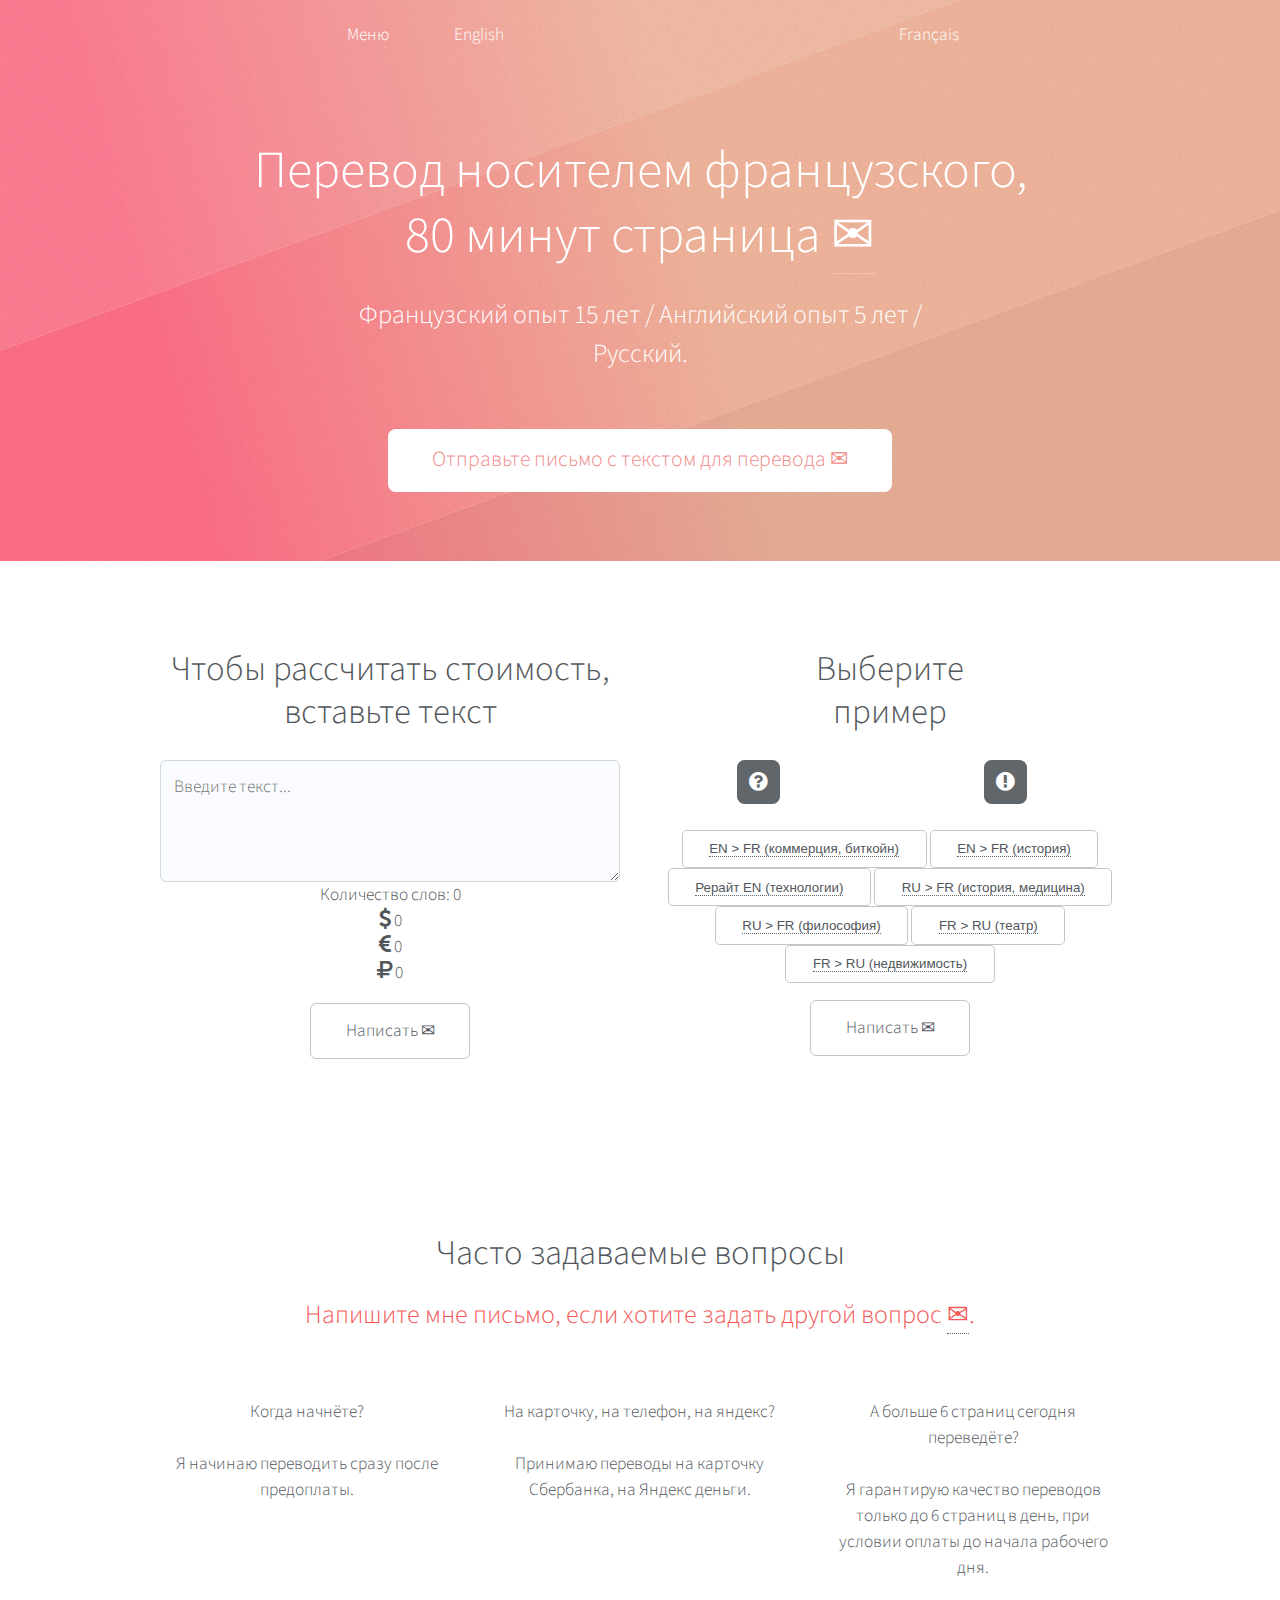
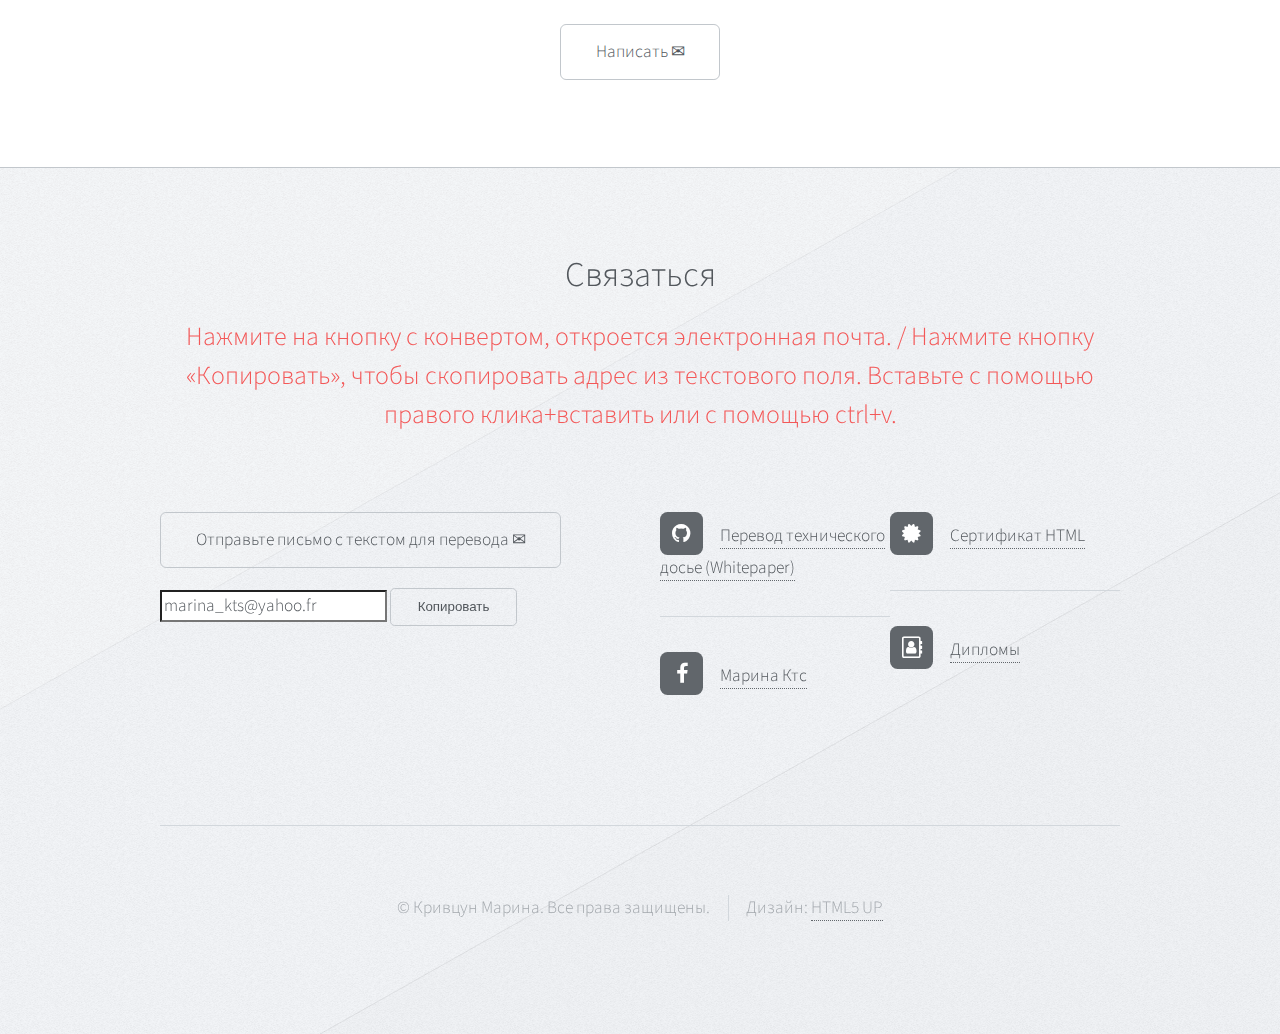
==== commit 2b386c1c: "Translated 3 html pages" ====
--- a/index.html
+++ b/index.html
@@ -19,27 +19,18 @@
 					<div id="header" class="container">
 
 						<!-- Logo -->
-							<h1 id="logo"><a href="index.html">Переводчик</a></h1>
+						<!--	<h1 id="logo"><a href="index.html">Переводчик</a></h1> -->
 
 						<!-- Nav -->
 							<nav id="nav">
 								<ul>
 										<li>
-											<a href="#">Перейти к</a>
+											<a href="#">Меню</a>
 											<ul>
-												<li><a href="#estimate">Оценке</a></li>
-												<li><a href="#example">Примерам</a></li>
-												<li><a href="#contact">Почте</a></li>
-
-									</ul>
-							<!--	<ul>
-									<li>
-										<a href="#">Move to</a>
-										<ul>
-											<li><a href="#estimate">Estimate</a></li>
-											<li><a href="#example">Example</a></li>
-											<li><a href="#contact">Contact</a></li>
-											<li>
+												<li><a href="#estimate">Оценка</a></li>
+												<li><a href="#example">Примеры</a></li>
+												<li><a href="#contact">Почта</a></li>
+							<!--		<li>
 												<a href="#">Phasellus consequat</a>
 												<ul>
 													<li><a href="#">Français</a></li>
@@ -48,13 +39,13 @@
 													<li><a href="#">Etiam dolore nisl</a></li>
 												</ul>
 											</li>
-											<li><a href="#">Veroeros feugiat</a></li>
+											<li><a href="#">Veroeros feugiat</a></li> -->
 										</ul>
 									</li>
-									<li><a href="left-sidebar.html">Left Sidebar</a></li>
-									<li class="break"><a href="right-sidebar.html">Right Sidebar</a></li>
-									<li><a href="no-sidebar.html">No Sidebar</a></li>
-								</ul> -->
+									<li><a href="left-sidebar.html">English</a></li>
+									<li class="break"><a href="right-sidebar.html">Français</a></li>
+								<!--	<li><a href="no-sidebar.html">No Sidebar</a></li> -->
+								</ul>
 							</nav>
 
 					</div>
@@ -86,7 +77,7 @@
 										вставьте текст</h2>
 									</header>
 						<!--		<div class="image-wrapper first"> -->
-									<a name="estimate"><textarea placeholder="Enter your text here..."></textarea></a>
+									<a name="estimate"><textarea placeholder="Введите текст..."></textarea></a>
 						<!--		</div> -->
 								<div class="output">
 				<!-- <div>Количество знаков: <span id="characterCount">0</span></div>-->
@@ -196,8 +187,7 @@
 					<div id="footer" class="container">
 						<header class="major">
 							<a name="contact"><h2>Связаться</h2></a>
-							<p>Нажмите на кнопку с конвертом, откроется электронная почта. / Нажмите на кнопку для копирования, вставьте с помощью правого клика+вставить или с помощью ctrl+v.</p>
-						<!-- 	Copy address<p>Click on the button to copy the address from the text field. Paste the address with ctrl+v or with a right click+paste.</p> -->
+							<p>Нажмите на кнопку с конвертом, откроется электронная почта. / Нажмите кнопку «Копировать», чтобы скопировать адрес из текстового поля. Вставьте с помощью правого клика+вставить или с помощью ctrl+v.</p>
 						</header>
 						<div class="row">
 								<section class="col-6 col-12-narrower">
@@ -207,7 +197,7 @@
 									</div>
 									<div class="col-12">
 										<input type="text" value="marina_kts@yahoo.fr" id="myInput">
-										<button onclick="copyFunction()">Скопировать адрес</button>
+										<button onclick="copyFunction()">Копировать</button>
 									</div>
 									</div>
 								<!--	<form method="post" action="#">
@@ -233,11 +223,11 @@
 							<section class="col-6 col-12-narrower">
 								<div class="row gtr-0">
 									<ul class="divided icons col-6 col-12-mobile">
-										<li class="icon fa-github"><a href="https://github.com/Meao"><span class="extra">github.com/</span>Whitepaper Translation</a></li>
-										<li class="icon fa-facebook"><a href="https://www.facebook.com/marina.kts"><span class="extra">facebook.com/</span>Marina Kts</a></li>
+										<li class="icon fa-github"><a href="https://github.com/Meao"><span class="extra">github.com/</span>Перевод технического досье (Whitepaper)</a></li>
+										<li class="icon fa-facebook"><a href="https://www.facebook.com/marina.kts"><span class="extra">facebook.com/</span>Марина Ктс</a></li>
 									</ul>
 									<ul class="divided icons col-6 col-12-mobile">
-										<li class="icon fa-certificate"><a href="https://www.sololearn.com/Profile/229310"><span class="extra">sololearn.com/</span>HTML Certificate</a></li>
+										<li class="icon fa-certificate"><a href="https://www.sololearn.com/Profile/229310"><span class="extra">sololearn.com/</span>Сертификат HTML</a></li>
 										<li class="icon fa-address-book-o"><a href="https://spb.upstudy.ru/repetitors/941061/"><span class="extra">upstudy.ru/</span>Дипломы</a></li>
 									</ul>
 								</div>
@@ -246,7 +236,7 @@
 					</div>
 					<div id="copyright" class="container">
 						<ul class="menu">
-							<li>&copy; Кривцун Марина. All rights reserved.</li><li>Design: <a href="http://html5up.net">HTML5 UP</a></li>
+							<li>&copy; Кривцун Марина. Все права защищены.</li><li>Дизайн: <a href="http://html5up.net">HTML5 UP</a></li>
 						</ul>
 					</div>
 				</div>
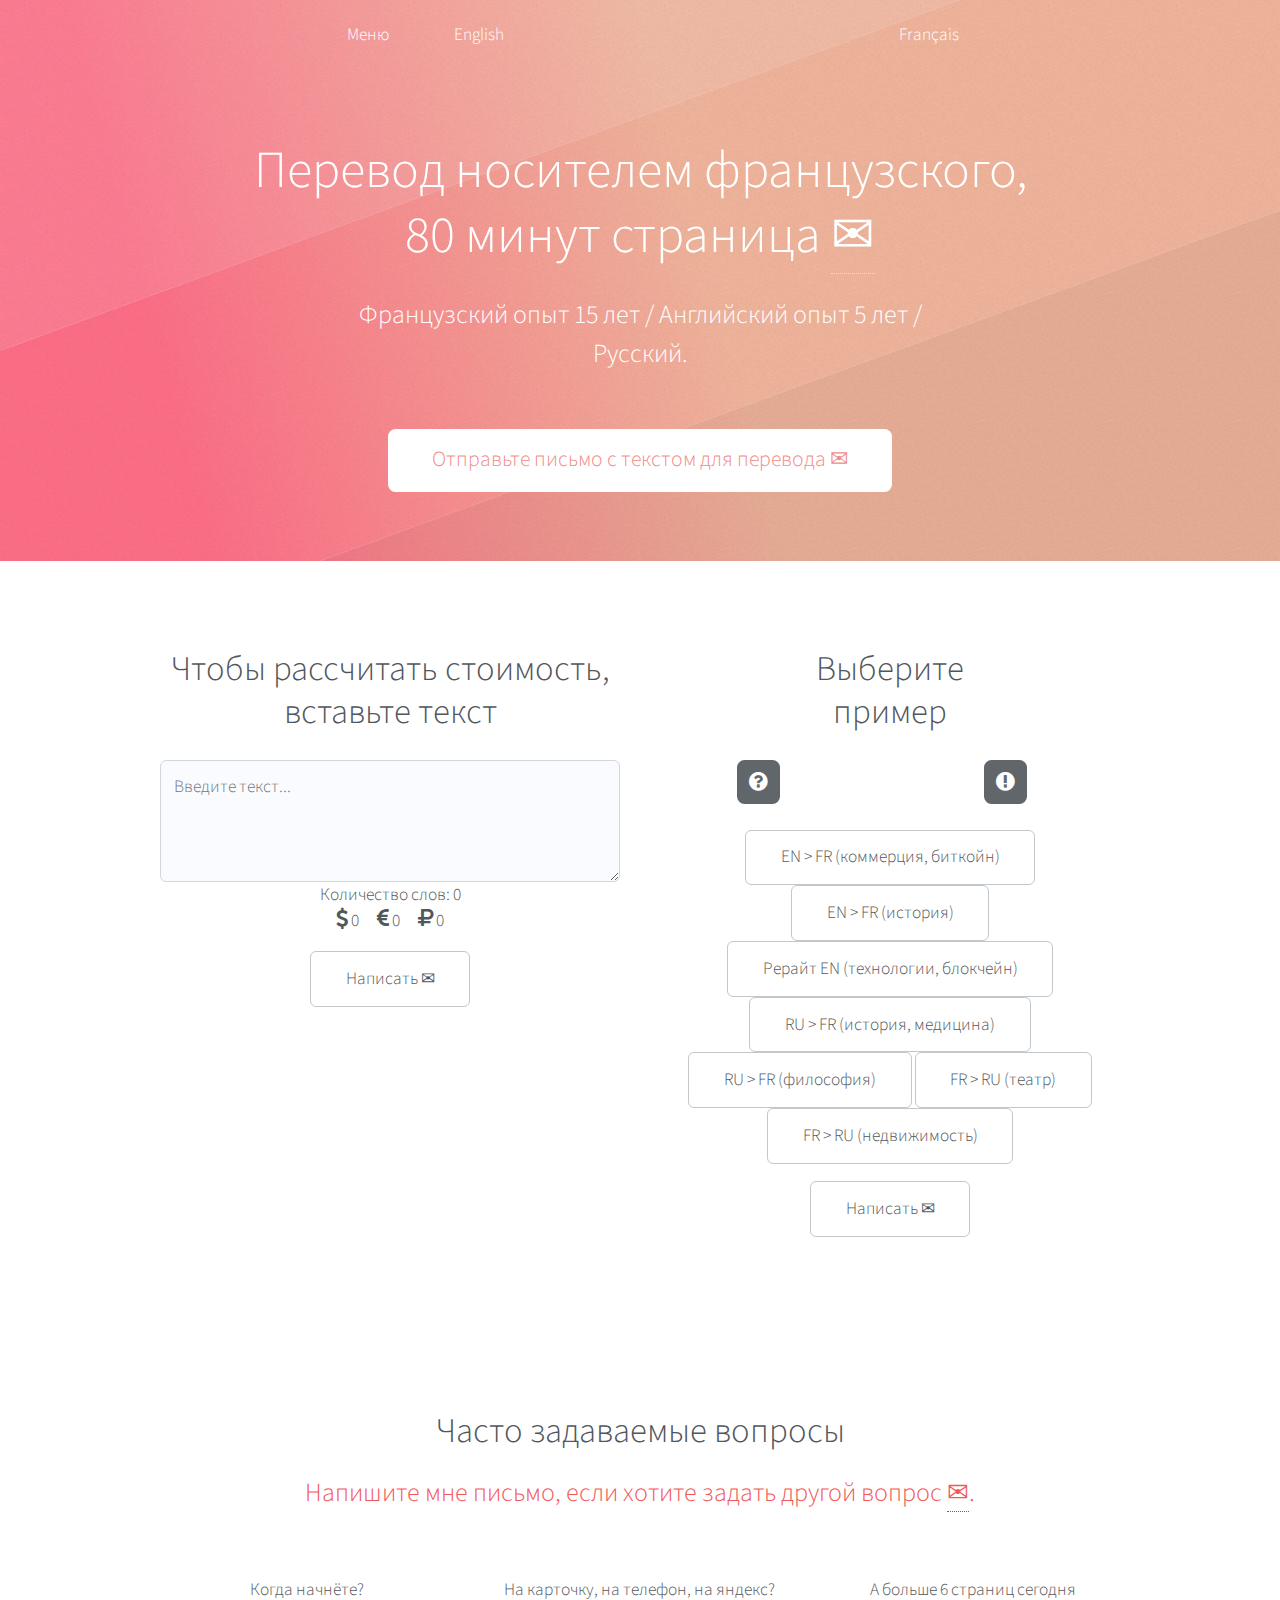
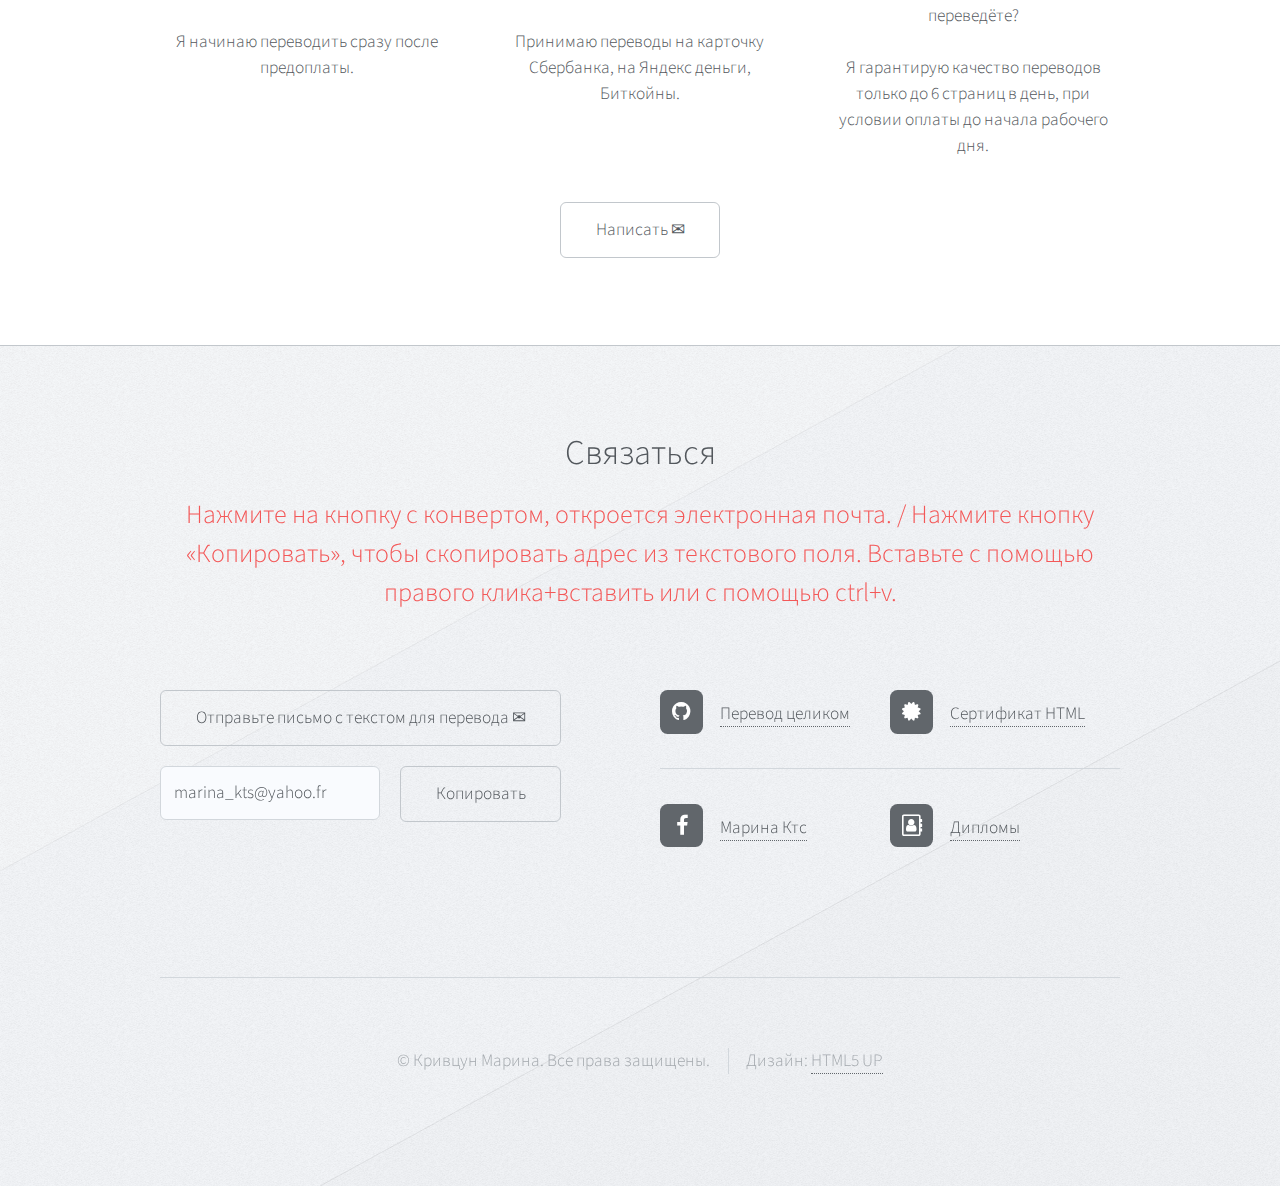
==== commit 13847f38: "Mobile menu, copy button" ====
--- a/index.html
+++ b/index.html
@@ -42,8 +42,8 @@
 											<li><a href="#">Veroeros feugiat</a></li> -->
 										</ul>
 									</li>
-									<li><a href="left-sidebar.html">English</a></li>
-									<li class="break"><a href="right-sidebar.html">Français</a></li>
+									<li><a href="index-en.html">English</a></li>
+									<li class="break"><a href="index-fr.html">Français</a></li>
 								<!--	<li><a href="no-sidebar.html">No Sidebar</a></li> -->
 								</ul>
 							</nav>
@@ -77,16 +77,14 @@
 										вставьте текст</h2>
 									</header>
 						<!--		<div class="image-wrapper first"> -->
-									<a name="estimate"><textarea placeholder="Введите текст..."></textarea></a>
+									<a id="estimate"><textarea placeholder="Введите текст..."></textarea></a>
 						<!--		</div> -->
 								<div class="output">
 				<!-- <div>Количество знаков: <span id="characterCount">0</span></div>-->
 				<div>Количество слов: <span id="wordCount">0</span></div>
-
-					<div class="icon fa-dollar"> <span id="dollarCount">0</span></div>
-					<div class="icon fa-euro"> <span id="euroCount">0</span></div>
-					<div class="icon fa-rouble"> <span id="rubCount">0</span></div>
-
+													<span class="icon fa-dollar"> <span id="dollarCount">0</span></span>&nbsp;&nbsp;&nbsp;&nbsp;&nbsp;
+													<span class="icon fa-euro"> <span id="euroCount">0</span></span>&nbsp;&nbsp;&nbsp;&nbsp;&nbsp;
+													<span class="icon fa-rouble"> <span id="rubCount">0</span></span>
 				</div>
 								<ul class="actions">
 									<li><a href="mailto:marina_kts@yahoo.fr?Subject=Translation%20request" target="_top" class="button">Написать &#9993;</a></li>
@@ -100,35 +98,27 @@
 							<!--	<div class="image-wrapper"> -->
 							<div class="row gtr-0">
 								<ul class="divided icons col-6 col-12-mobile">
-									<a name="example"><li class="icon fa-question-circle" id="source"></li></a>
+									<a id="example"><li class="icon fa-question-circle" id="source"></li></a>
 								</ul>
 								<ul class="divided icons col-6 col-12-mobile">
 									<li class="icon fa-exclamation-circle" id="result"></li>
 								</ul>
 							</div>
 								<div class="btn-group">
-
-									<button onclick="myFunction('OpenBazaar was founded in 2014 and at the moment you can find 1259 products there. It works on the Bitcoin basis using IPFS for data storage. Syscoin is being currently tested and is based on Bitcoin too. Particl is still being developed and at the moment it’s just a wallet for storing and transferring their tokens. All existing decentralized marketplaces inherit the shortcomings of the usual online stores and online marketplaces, i.e. lack of a standard of nomenclature, lack of information on different product in a single card and of guarantees that the seller does have the goods presented on the online storefront. It is important to note that all decentralized marketplaces are not potential competitors, but partners of Elementh blockchain.','OpenBazaar a été fondé en 2014 et maintenant on peut y trouver 1259 produits. Il fonctionne sur le principe de Bitcoin utilisant le protocole IPFS pour stocker les données. Syscoin est actuellement testé et se base également sur Bitcoin. Particl est en cours de développement et à l’heure actuelle, c’est juste un portefeuille pour stocker et transférer des jetons. Tous les marchés décentralisés actuels héritent les lacunes des magasins en ligne et des cybermarchés préexistants, à savoir l’absence de standard de nomenclature, le manque d’informations sur les différents produits dans une carte unifiée et de garanties que le vendeur est en procession de produits présentés dans la boutique en ligne. Il faut noter que les places de marché décentralisées ne sont pas des potentiels concurrents, mais les partenaires de la blockchain Elementh.')">
-										<a href="#example">EN > FR (коммерция, биткойн)</a>
-									</button>
-									<button onclick="myFunction('ROADMAP. 2012 MIIIX company establishment. 2012 Investments from RSV Venture Partners and business angels. 2014 Number of product categories is 1000. 2016 In the MIIIX database there are 70 mln SKU in 30,000 product categories, 1000 shops from different industries, clients from small shops to the most largest portals in the field of e-commerce (Sberbank AST). 2017 The transition to the blockchain technology with introduction of opensource project Elementh. 01/2018 Private Pre-SALE (15.01 - 31.01) Only whitelist; min. 10ETH or 1BTC; max. 100 investors. 02/2018 Pre-ICO (01.02 - 14.02) min. 1ETH or 0.1BTC; max. 1000 investors; 1EEE = 0.0001ETH; Whitelist BONUS: First day: 30%, Second day: 15%. 03/2018 ICO (01.03 - 31.03) 1EEE = 0.0002ETH; Whitelist BONUS: First day: 30%, Second day: 15%. 06/2018 Alpha-version of Elementh blockchain. 09/2018 Elementh blockchain TestNet. 12/2018 Launch of Elementh blockchain. 03/2019 Launch of first DAPP.','FEUILLE DE ROUTE. MIIIX est créé en 2012. 2012  RSV Venture Partners et des business angels y investissent. 2014 Nombre de catégories de produits est de 1000. 2016 Dans la base de données MIIIX il y a 70 millions de SKU dans 30 000 catégories de produits, 1000 magasins d’industries différentes, des petites boutiques jusqu’aux portails leaders du domaine de cyberventes (Sberbank AST). 2017 transition vers la technologie blockchain avec introduction du projet open source Elementh. 01/2018 Pré-VENTE Privée (15.01 - 31.01) Seulement liste blanche ; min. 10ETH or 1BTC ; max. 100 investisseurs. 02/2018 Pré-ICO (01.02 - 14.02) min. 1ETH ou 0.1BTC ; max. 1000 investisseurs ; 1EEE = 0.0001ETH ; BONUS pour la liste blanche : Premier jour : 30 %, Deuxième jour : 15 %. 03/2018 ICO (01.03 - 31.03) 1EEE = 0.0002 ETH ; BONUS pour la liste blanche : Premier jour: 30%, au Deuxième jour: 15%. 06/2018 La version Alpha de la blockchain Elementh. 09/2018 TestNet dans la blockchain Elementh. 12/2018 Lancement de la blockchain Elementh. 03/2019 Lancement de la première DAPP.')">
-										<a href="#example">EN > FR (история)</a>
-									</button>
-									<button onclick="myFunction('System of Goods. Along with the system of tokens, Elementh has a system of goods, which can also be used in a large number of applications, such as tracking the movement of a particular item from its creation to the current owner, tracking original goods and detecting counterfeit goods. Unlike the system of tokens, the system of goods also provides for the ability to issue a particular product at a particular address, indicating all possible item’s data (such as name, manufacturer, bar code, etc.). And if identical goods are already present in the blockchain, the issuer will receive a message about it, and he will have the opportunity to indicate how many items of goods he wants to issue. If an item has a serial number, it is possible to specify it when the transfer operation is being performed. To provide protection against data forging, only the hash of the serial number is fixed in the system, therefore only the person who knows the initial number has the ability to make a valid transaction. In the absence of a serial number at the moment of issuing goods, the system generates it randomly and the holder is able to use it to identify a particular item of goods by printing out the QR code on the package, writing it in an RFID tag or in any other convenient way.','System of Goods. Elementh is not just a token system, it is a system of goods, tracking elements from outset to the current owner, allowing original and counterfeit detection.  Elements identity. The system of goods provides the ability to issue a specific product to a given address, with all the associated with the product data (such as the name, manufacturer, barcode, etc).  Prerecorded nomenclature. If the blockchain holds identical goods, it notifies the issuer, therefore he can choose the number of goods to issue.  Serial number item identification. It is possible to specify an existing serial number for an item during a transfer operation.  Data tampering protection. Elementh only saves the hash of the serial number, so only the person who knows the initial number is able to make a valid transaction.  Automatic serial number creation. As soon as the system needs a new number, it generates a random one, and the holder can use it to identify a particular item by printing the QR code on the package, writing it in an RFID tag or in any other convenient way.')">
-										<a href="#example">Рерайт EN (технологии)</a>
-									</button>
-									<button onclick="myFunction('Чем выше численность и плотность населения, тем легче передаются от человека к человеку возбудители болезней; многочисленное население позволяет выживать и распространяться болезнетворным микробам, которые погибли бы в условиях скудного, рассеянного населения. Так, в XVI—XVII вв. в мире повсеместно распространилась оспа— одна из древнейших инфекционных болезней, известная в Старом свете еще с III тысячелетия до н. э. В начале XVI в. она впервые была завезена испанскими конкистадорами на Американский континент. ','Plus le nombre et la densité de la population sont élevés, plus les pathogènes se transmettent facilement d’une personne à une autre ; une grande population permet de survivre et de se propager à des microbes pathogènes qui périraient dans des conditions de population clairsemée et dispersée. Ainsi, aux XVIe et XVIIe siècles, le monde a vu se diffuser l’une des maladies infectieuses les plus anciennes, connue dans l’Ancien Monde depuis le 3e millénaire avant notre ère. Au début du XVIème siècle elle a été introduite par les conquistadors espagnols sur le continent Américain.')">
-										<a href="#example">RU > FR (история, медицина)</a>
-									</button>
-									<button onclick="myFunction('Концепция свободы является основополагающей в философии Сартра, полнее всего эту тему он раскрыл в трактате «Бытие и ничто». Человеческое существование, полагал Сартр, есть последовательная цепь самоотрицаний, в которых находит реализацию свобода. Человеку изначально присуща свобода, не терпящая ни причин, ни оснований, она предполагает независимость как от прошлого, так и от настоящего, т. е. она не определяется ни тем, ни другим.','Le concept de liberté est au cœur de la philosophie de Sartre, il a révélé ce sujet le mieux dans son traité « L’Être et le Néant ».L’existence humaine, croit Sartre, est un circuit d’abnégation séquentiel, dans lequel la liberté trouve la réalisation. La liberté est inhérente à l’homme, elle ne tolère ni raison ni justification, elle implique l’indépendance tant du passé, que du présent, c’est- à-dire  elle n’est définie ni par l’un ni par l’autre.')">
-										<a href="#example">RU > FR (философия)</a>
-									</button>
-									<button onclick="myFunction('Ces passages faisant traditionnellement partie de nos ordres du jour, il était important qu’ils soient rédigés. Les indications en italique, destinées à commenter et à codifier le déroulement de la cérémonie, ont été résumées et simplifiées afin de faciliter l’ordonnancement des tenues, et plus particulièrement les jours de réception.','Важность этих записей в том, что они фиксируют традиционную часть нашей повестки дня. Информация курсивом комментирует и кодифицирует ход церемонии, была обобщена и упрощена с целью облегчения ведения работ, особенно в дни посвящений.')">
-										<a href="#example">FR > RU (театр)</a>
-									</button>
-									<button onclick="myFunction('Dossier 2012-08-01. Propriété Immobilière avec postes à quai dans le port pour un bateau de 25,00 mètres et un de 12,00 mètres. Ensemble de 3 unités  foncières  sur une Ile Privée, comprenant. Foncier. 3 Terrains très arborés avec pelouse, Plage de sable fin , accessible uniquement depuis la propriété, ponton permettant d’accoster les annexes. Ensemble Foncier 01. Villa Principale sur parcelle N° 01. Superficie de la parcelle M² 1 760,00. Distribution: Entrée, Dégagements, 2 Chambres de service- Salle d’eau service- WC Commun, cuisine (équipée professionnel) Réserve équipée Frigos et congélateurs, Salle à Manger, salon T.V., Salon détente, 3 Chambres, une salle de bains et 2 salles d’eau. Grande terrasse avec  brise soleil. Solarium. Villa entièrement meublée et équipée.','Досье 2012-08-01. Недвижимость с причалами в порту для двух яхт - 25 и 12 метров. 3 лота на частном острове включают. Владения. 3 участка с газоном и многочисленными деревьями, Песчаный пляж, доступный только от собственности, понтонный причал для мелких судов. Группа недвижимости 1. Главная вилла на участке N° 01. Площадь участка M² 1 760,00. Распределение: Прихожая, кладовая, 2 подсобных помещения, ванная комната и санузел обслуживания, кухня (с профессиональным оборудованием) склад оборудован холодильниками и морозильниками, столовая, ТВ-зал, комната отдыха, три спальни, ванная комната и 2 душевые комнаты. Большая терраса с навесом от солнца. Солярий.	Вилла полностью мебелирована и оборудована.')">
-										<a href="#example" class="nondeco">FR > RU (недвижимость)</a>
-									</button>
+									<a href="#example" class="button" onclick="myFunction('OpenBazaar was founded in 2014 and at the moment you can find 1259 products there. It works on the Bitcoin basis using IPFS for data storage. Syscoin is being currently tested and is based on Bitcoin too. Particl is still being developed and at the moment it’s just a wallet for storing and transferring their tokens. All existing decentralized marketplaces inherit the shortcomings of the usual online stores and online marketplaces, i.e. lack of a standard of nomenclature, lack of information on different product in a single card and of guarantees that the seller does have the goods presented on the online storefront. It is important to note that all decentralized marketplaces are not potential competitors, but partners of Elementh blockchain.','OpenBazaar a été fondé en 2014 et maintenant on peut y trouver 1259 produits. Il fonctionne sur le principe de Bitcoin utilisant le protocole IPFS pour stocker les données. Syscoin est actuellement testé et se base également sur Bitcoin. Particl est en cours de développement et à l’heure actuelle, c’est juste un portefeuille pour stocker et transférer des jetons. Tous les marchés décentralisés actuels héritent les lacunes des magasins en ligne et des cybermarchés préexistants, à savoir l’absence de standard de nomenclature, le manque d’informations sur les différents produits dans une carte unifiée et de garanties que le vendeur est en procession de produits présentés dans la boutique en ligne. Il faut noter que les places de marché décentralisées ne sont pas des potentiels concurrents, mais les partenaires de la blockchain Elementh.')">
+										EN > FR (коммерция, биткойн)</a>
+									<a href="#example" class="button" onclick="myFunction('ROADMAP. 2012 MIIIX company establishment. 2012 Investments from RSV Venture Partners and business angels. 2014 Number of product categories is 1000. 2016 In the MIIIX database there are 70 mln SKU in 30,000 product categories, 1000 shops from different industries, clients from small shops to the most largest portals in the field of e-commerce (Sberbank AST). 2017 The transition to the blockchain technology with introduction of opensource project Elementh. 01/2018 Private Pre-SALE (15.01 - 31.01) Only whitelist; min. 10ETH or 1BTC; max. 100 investors. 02/2018 Pre-ICO (01.02 - 14.02) min. 1ETH or 0.1BTC; max. 1000 investors; 1EEE = 0.0001ETH; Whitelist BONUS: First day: 30%, Second day: 15%. 03/2018 ICO (01.03 - 31.03) 1EEE = 0.0002ETH; Whitelist BONUS: First day: 30%, Second day: 15%. 06/2018 Alpha-version of Elementh blockchain. 09/2018 Elementh blockchain TestNet. 12/2018 Launch of Elementh blockchain. 03/2019 Launch of first DAPP.','FEUILLE DE ROUTE. MIIIX est créé en 2012. 2012  RSV Venture Partners et des business angels y investissent. 2014 Nombre de catégories de produits est de 1000. 2016 Dans la base de données MIIIX il y a 70 millions de SKU dans 30 000 catégories de produits, 1000 magasins d’industries différentes, des petites boutiques jusqu’aux portails leaders du domaine de cyberventes (Sberbank AST). 2017 transition vers la technologie blockchain avec introduction du projet open source Elementh. 01/2018 Pré-VENTE Privée (15.01 - 31.01) Seulement liste blanche ; min. 10ETH or 1BTC ; max. 100 investisseurs. 02/2018 Pré-ICO (01.02 - 14.02) min. 1ETH ou 0.1BTC ; max. 1000 investisseurs ; 1EEE = 0.0001ETH ; BONUS pour la liste blanche : Premier jour : 30 %, Deuxième jour : 15 %. 03/2018 ICO (01.03 - 31.03) 1EEE = 0.0002 ETH ; BONUS pour la liste blanche : Premier jour: 30%, au Deuxième jour: 15%. 06/2018 La version Alpha de la blockchain Elementh. 09/2018 TestNet dans la blockchain Elementh. 12/2018 Lancement de la blockchain Elementh. 03/2019 Lancement de la première DAPP.')">
+										EN > FR (история)</a>
+									<a href="#example" class="button" onclick="myFunction('System of Goods. Along with the system of tokens, Elementh has a system of goods, which can also be used in a large number of applications, such as tracking the movement of a particular item from its creation to the current owner, tracking original goods and detecting counterfeit goods. Unlike the system of tokens, the system of goods also provides for the ability to issue a particular product at a particular address, indicating all possible item’s data (such as name, manufacturer, bar code, etc.). And if identical goods are already present in the blockchain, the issuer will receive a message about it, and he will have the opportunity to indicate how many items of goods he wants to issue. If an item has a serial number, it is possible to specify it when the transfer operation is being performed. To provide protection against data forging, only the hash of the serial number is fixed in the system, therefore only the person who knows the initial number has the ability to make a valid transaction. In the absence of a serial number at the moment of issuing goods, the system generates it randomly and the holder is able to use it to identify a particular item of goods by printing out the QR code on the package, writing it in an RFID tag or in any other convenient way.','System of Goods. Elementh is not just a token system, it is a system of goods, tracking elements from outset to the current owner, allowing original and counterfeit detection.  Elements identity. The system of goods provides the ability to issue a specific product to a given address, with all the associated with the product data (such as the name, manufacturer, barcode, etc).  Prerecorded nomenclature. If the blockchain holds identical goods, it notifies the issuer, therefore he can choose the number of goods to issue.  Serial number item identification. It is possible to specify an existing serial number for an item during a transfer operation.  Data tampering protection. Elementh only saves the hash of the serial number, so only the person who knows the initial number is able to make a valid transaction.  Automatic serial number creation. As soon as the system needs a new number, it generates a random one, and the holder can use it to identify a particular item by printing the QR code on the package, writing it in an RFID tag or in any other convenient way.')">
+										Рерайт EN (технологии, блокчейн)</a>
+									<a href="#example" class="button" onclick="myFunction('Чем выше численность и плотность населения, тем легче передаются от человека к человеку возбудители болезней; многочисленное население позволяет выживать и распространяться болезнетворным микробам, которые погибли бы в условиях скудного, рассеянного населения. Так, в XVI—XVII вв. в мире повсеместно распространилась оспа— одна из древнейших инфекционных болезней, известная в Старом свете еще с III тысячелетия до н. э. В начале XVI в. она впервые была завезена испанскими конкистадорами на Американский континент. ','Plus le nombre et la densité de la population sont élevés, plus les pathogènes se transmettent facilement d’une personne à une autre ; une grande population permet de survivre et de se propager à des microbes pathogènes qui périraient dans des conditions de population clairsemée et dispersée. Ainsi, aux XVIe et XVIIe siècles, le monde a vu se diffuser l’une des maladies infectieuses les plus anciennes, connue dans l’Ancien Monde depuis le 3e millénaire avant notre ère. Au début du XVIème siècle elle a été introduite par les conquistadors espagnols sur le continent Américain.')">
+										RU > FR (история, медицина)</a>
+									<a href="#example" class="button" onclick="myFunction('Концепция свободы является основополагающей в философии Сартра, полнее всего эту тему он раскрыл в трактате «Бытие и ничто». Человеческое существование, полагал Сартр, есть последовательная цепь самоотрицаний, в которых находит реализацию свобода. Человеку изначально присуща свобода, не терпящая ни причин, ни оснований, она предполагает независимость как от прошлого, так и от настоящего, т. е. она не определяется ни тем, ни другим.','Le concept de liberté est au cœur de la philosophie de Sartre, il a révélé ce sujet le mieux dans son traité « L’Être et le Néant ».L’existence humaine, croit Sartre, est un circuit d’abnégation séquentiel, dans lequel la liberté trouve la réalisation. La liberté est inhérente à l’homme, elle ne tolère ni raison ni justification, elle implique l’indépendance tant du passé, que du présent, c’est- à-dire  elle n’est définie ni par l’un ni par l’autre.')">
+										RU > FR (философия)</a>
+									<a href="#example" class="button" onclick="myFunction('Ces passages faisant traditionnellement partie de nos ordres du jour, il était important qu’ils soient rédigés. Les indications en italique, destinées à commenter et à codifier le déroulement de la cérémonie, ont été résumées et simplifiées afin de faciliter l’ordonnancement des tenues, et plus particulièrement les jours de réception.','Важность этих записей в том, что они фиксируют традиционную часть нашей повестки дня. Информация курсивом комментирует и кодифицирует ход церемонии, была обобщена и упрощена с целью облегчения ведения работ, особенно в дни посвящений.')">
+										FR > RU (театр)</a>
+									<a href="#example" class="button" onclick="myFunction('Dossier 2012-08-01. Propriété Immobilière avec postes à quai dans le port pour un bateau de 25,00 mètres et un de 12,00 mètres. Ensemble de 3 unités  foncières  sur une Ile Privée, comprenant. Foncier. 3 Terrains très arborés avec pelouse, Plage de sable fin , accessible uniquement depuis la propriété, ponton permettant d’accoster les annexes. Ensemble Foncier 01. Villa Principale sur parcelle N° 01. Superficie de la parcelle M² 1 760,00. Distribution: Entrée, Dégagements, 2 Chambres de service- Salle d’eau service- WC Commun, cuisine (équipée professionnel) Réserve équipée Frigos et congélateurs, Salle à Manger, salon T.V., Salon détente, 3 Chambres, une salle de bains et 2 salles d’eau. Grande terrasse avec  brise soleil. Solarium. Villa entièrement meublée et équipée.','Досье 2012-08-01. Недвижимость с причалами в порту для двух яхт - 25 и 12 метров. 3 лота на частном острове включают. Владения. 3 участка с газоном и многочисленными деревьями, Песчаный пляж, доступный только от собственности, понтонный причал для мелких судов. Группа недвижимости 1. Главная вилла на участке N° 01. Площадь участка M² 1 760,00. Распределение: Прихожая, кладовая, 2 подсобных помещения, ванная комната и санузел обслуживания, кухня (с профессиональным оборудованием) склад оборудован холодильниками и морозильниками, столовая, ТВ-зал, комната отдыха, три спальни, ванная комната и 2 душевые комнаты. Большая терраса с навесом от солнца. Солярий.	Вилла полностью мебелирована и оборудована.')">
+										FR > RU (недвижимость)</a>
         </div>
 								<ul class="actions">
 									<li><a href="mailto:marina_kts@yahoo.fr?Subject=Translation%20request" target="_top" class="button">Написать &#9993;</a></li>
@@ -166,7 +156,7 @@
 									<a href="#" class="image featured"><img src="images/pic04.jpg" alt="" /></a>
 								</div> -->
 								<p>На карточку, на телефон, на яндекс?</p>
-								<p>Принимаю переводы на карточку Сбербанка, на Яндекс деньги.</p>
+								<p>Принимаю переводы на карточку Сбербанка, на Яндекс деньги, Биткойны.</p>
 							</section>
 							<section class="col-4 col-12-narrower feature">
 							<!--	<div class="image-wrapper">
@@ -186,18 +176,20 @@
 				<div id="footer-wrapper">
 					<div id="footer" class="container">
 						<header class="major">
-							<a name="contact"><h2>Связаться</h2></a>
+							<a id="contact"><h2>Связаться</h2></a>
 							<p>Нажмите на кнопку с конвертом, откроется электронная почта. / Нажмите кнопку «Копировать», чтобы скопировать адрес из текстового поля. Вставьте с помощью правого клика+вставить или с помощью ctrl+v.</p>
 						</header>
 						<div class="row">
-								<section class="col-6 col-12-narrower">
+								<section class="col-6 col-12-narrower">	<form method="post" action="#">
 									<div class="row gtr-50">
 									<div class="col-12">
 										<a href="mailto:marina_kts@yahoo.fr?Subject=Translation%20request" target="_top" class="button">Отправьте письмо с текстом для перевода &#9993;</a>
 									</div>
-									<div class="col-12">
+										<div class="col-6 col-12-mobile">
 										<input type="text" value="marina_kts@yahoo.fr" id="myInput">
-										<button onclick="copyFunction()">Копировать</button>
+									</div>
+									<div class="col-6 col-12-mobile">
+										<a href="contact" onclick="return copyFunction();" class="button">Копировать</a>
 									</div>
 									</div>
 								<!--	<form method="post" action="#">
@@ -218,12 +210,12 @@
 											</ul>
 										</div>
 									</div>
-								</form> -->
+								</form> -->	</form>
 							</section>
 							<section class="col-6 col-12-narrower">
 								<div class="row gtr-0">
 									<ul class="divided icons col-6 col-12-mobile">
-										<li class="icon fa-github"><a href="https://github.com/Meao"><span class="extra">github.com/</span>Перевод технического досье (Whitepaper)</a></li>
+										<li class="icon fa-github"><a href="https://github.com/Meao"><span class="extra">github.com/</span>Перевод целиком</a></li>
 										<li class="icon fa-facebook"><a href="https://www.facebook.com/marina.kts"><span class="extra">facebook.com/</span>Марина Ктс</a></li>
 									</ul>
 									<ul class="divided icons col-6 col-12-mobile">
--- a/assets/css/main.css
+++ b/assets/css/main.css
@@ -2835,10 +2835,10 @@
 				-webkit-backface-visibility: hidden;
 				-ms-backface-visibility: hidden;
 				backface-visibility: hidden;
-				-moz-transform: translateY(-50vh);
-				-webkit-transform: translateY(-50vh);
-				-ms-transform: translateY(-50vh);
-				transform: translateY(-50vh);
+				-moz-transform: translateY(-62vh);
+				-webkit-transform: translateY(-62vh);
+				-ms-transform: translateY(-62vh);
+				transform: translateY(-62vh);
 				-moz-transition: -moz-transform 0.5s ease;
 				-webkit-transition: -webkit-transform 0.5s ease;
 				-ms-transition: -ms-transform 0.5s ease;
@@ -2853,7 +2853,7 @@
 				position: fixed;
 				top: 0;
 				width: 100%;
-				height: 50vh;
+				height: 62vh;
 				z-index: 10002;
 				box-shadow: inset 0px -2px 5px 0px rgba(0, 0, 0, 0.25);
 				font-size: 1em;
@@ -2907,17 +2907,17 @@
 				}
 
 			body.navPanel-visible #page-wrapper {
-				-moz-transform: translateY(50vh);
-				-webkit-transform: translateY(50vh);
-				-ms-transform: translateY(50vh);
-				transform: translateY(50vh);
+				-moz-transform: translateY(62vh);
+				-webkit-transform: translateY(62vh);
+				-ms-transform: translateY(62vh);
+				transform: translateY(62vh);
 			}
 
 			body.navPanel-visible #navButton {
-				-moz-transform: translateY(50vh);
-				-webkit-transform: translateY(50vh);
-				-ms-transform: translateY(50vh);
-				transform: translateY(50vh);
+				-moz-transform: translateY(62vh);
+				-webkit-transform: translateY(62vh);
+				-ms-transform: translateY(62vh);
+				transform: translateY(62vh);
 			}
 
 			body.navPanel-visible #navPanel {
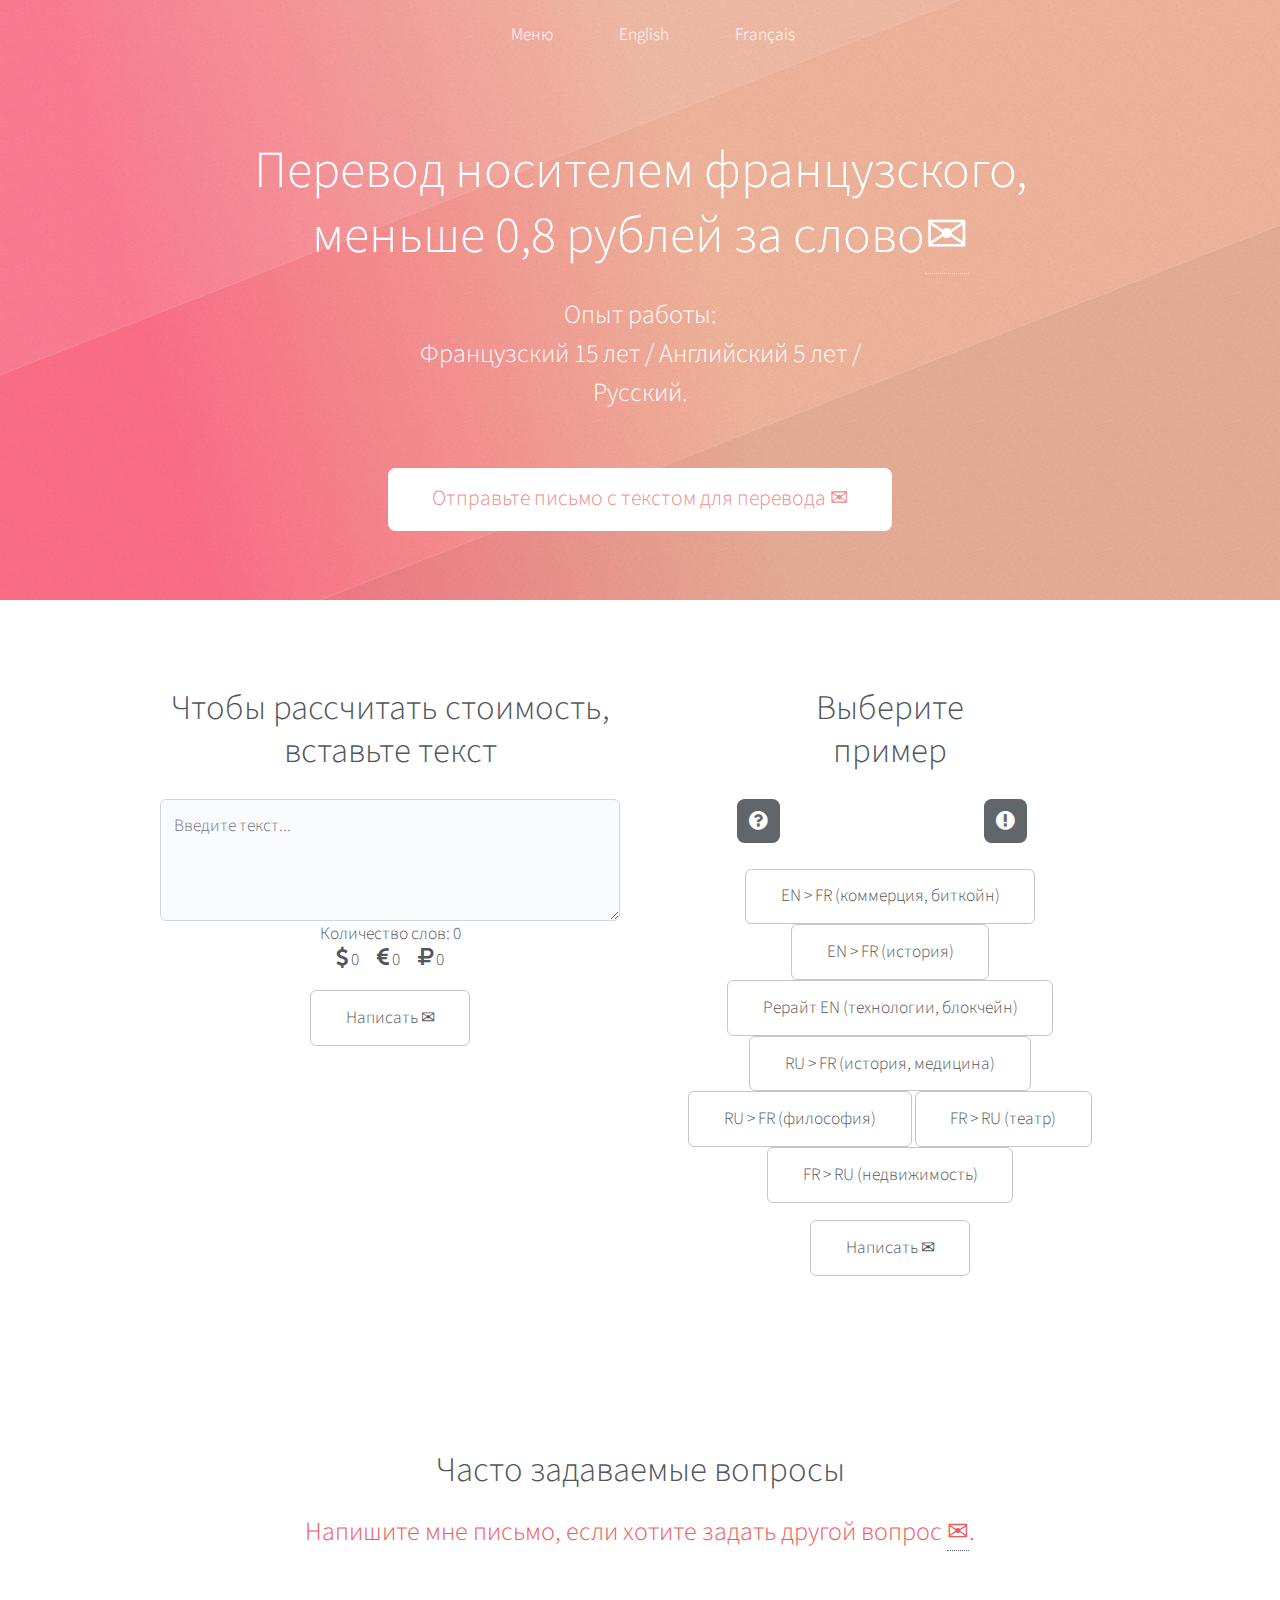
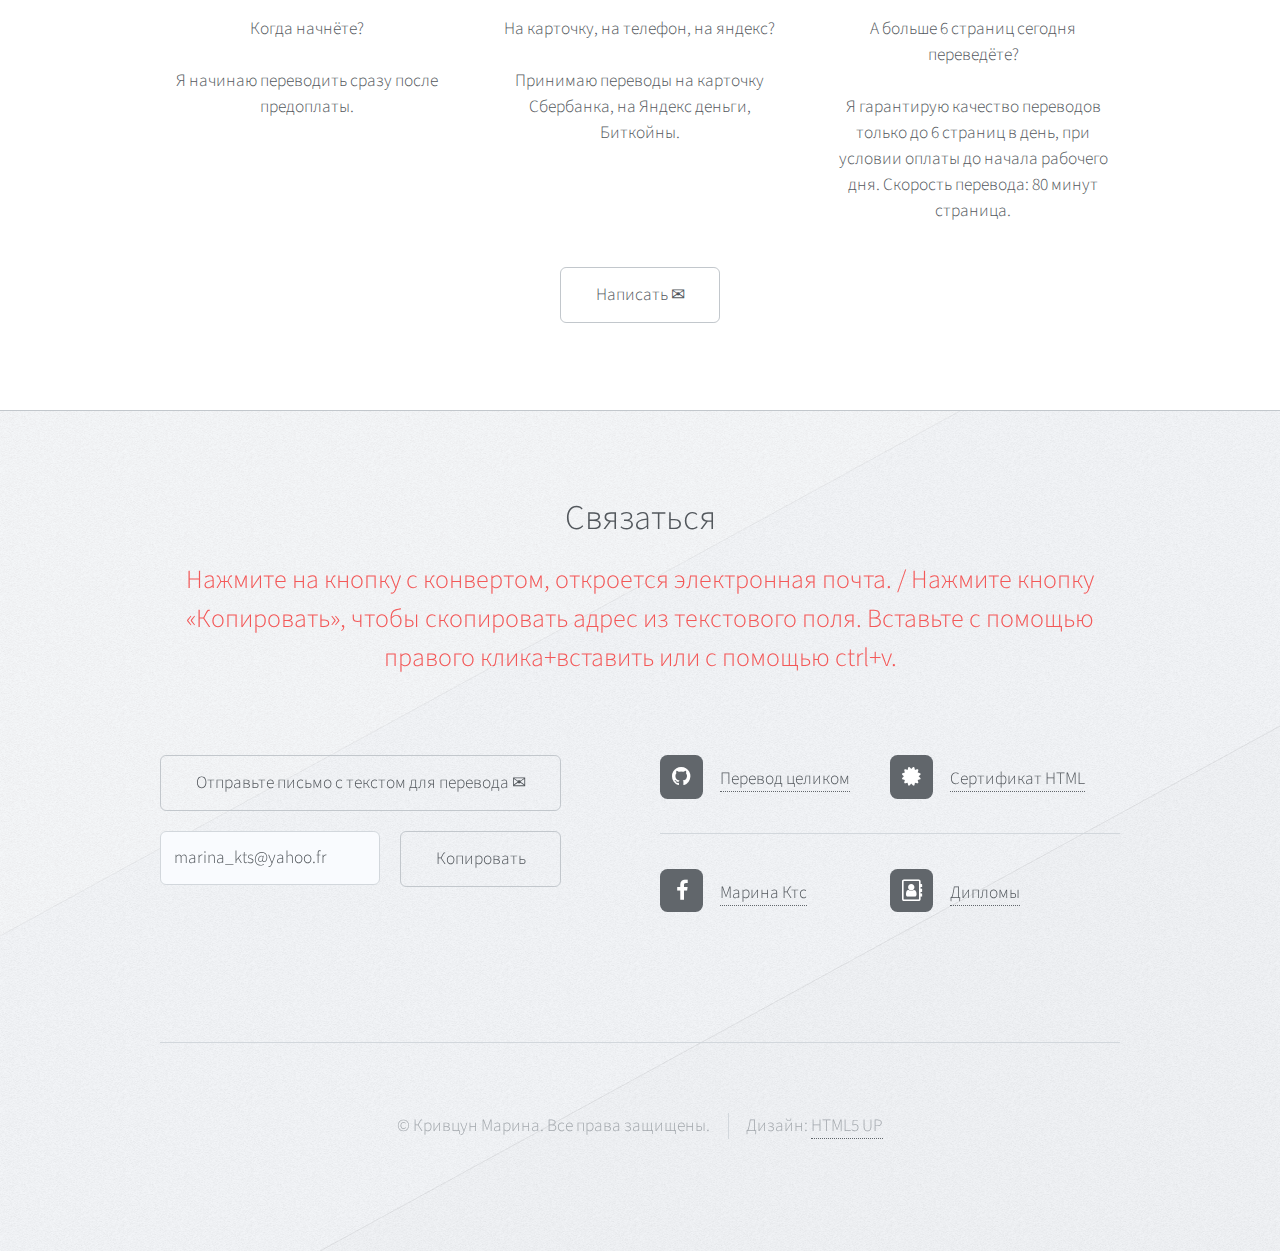
==== commit d7defb69: "Menu class removed" ====
--- a/index.html
+++ b/index.html
@@ -43,8 +43,10 @@
 										</ul>
 									</li>
 									<li><a href="index-en.html">English</a></li>
-									<li class="break"><a href="index-fr.html">Français</a></li>
-								<!--	<li><a href="no-sidebar.html">No Sidebar</a></li> -->
+									<li><a href="index-fr.html">Français</a></li>
+								<!--
+								<li class="break"><a href="index-fr.html">Français</a></li>
+								<li><a href="no-sidebar.html">No Sidebar</a></li> -->
 								</ul>
 							</nav>
 
@@ -55,9 +57,10 @@
 							<header>
 								<h2>Перевод носителем французского,
 								<br />
-								80 минут страница <a href="mailto:marina_kts@yahoo.fr?Subject=Translation%20request" target="_top">&#9993;</a></h2>
+								 меньше 0,8 рублей за слово<a href="mailto:marina_kts@yahoo.fr?Subject=Translation%20request" target="_top">&#9993;</a></h2>
 							</header>
-							<p>Французский опыт 15 лет / Английский опыт 5 лет /
+							<p>Опыт работы: <br />
+							Французский 15 лет / Английский 5 лет /
 							<br />
 							Русский.</p>
 							<ul class="actions">
@@ -163,7 +166,7 @@
 									<a href="#" class="image featured"><img src="images/pic05.jpg" alt="" /></a>
 								</div> -->
 								<p>А больше 6 страниц сегодня переведёте?</p>
-								<p>Я гарантирую качество переводов только до 6 страниц в день, при условии оплаты до начала рабочего дня.</p>
+								<p>Я гарантирую качество переводов только до 6 страниц в день, при условии оплаты до начала рабочего дня. Скорость перевода: 80 минут страница.</p>
 							</section>
 						</div>
 						<ul class="actions major">
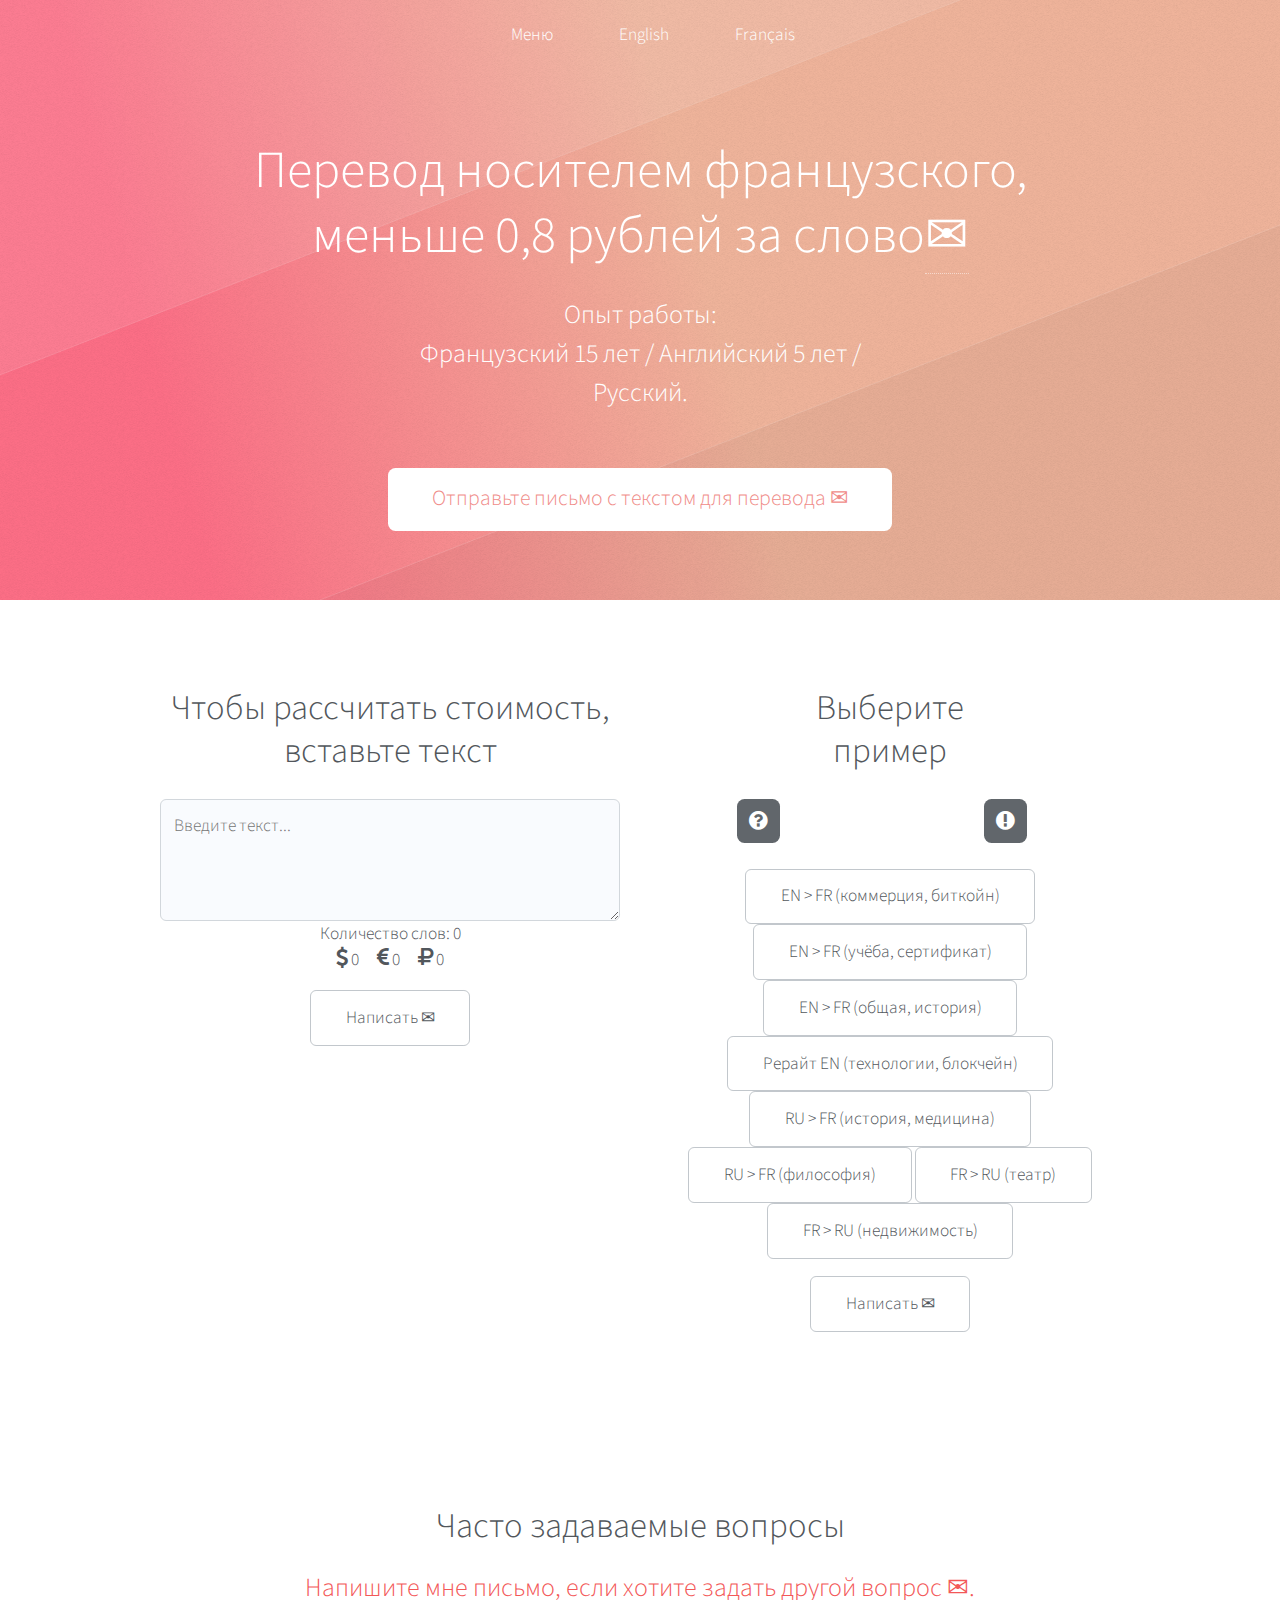
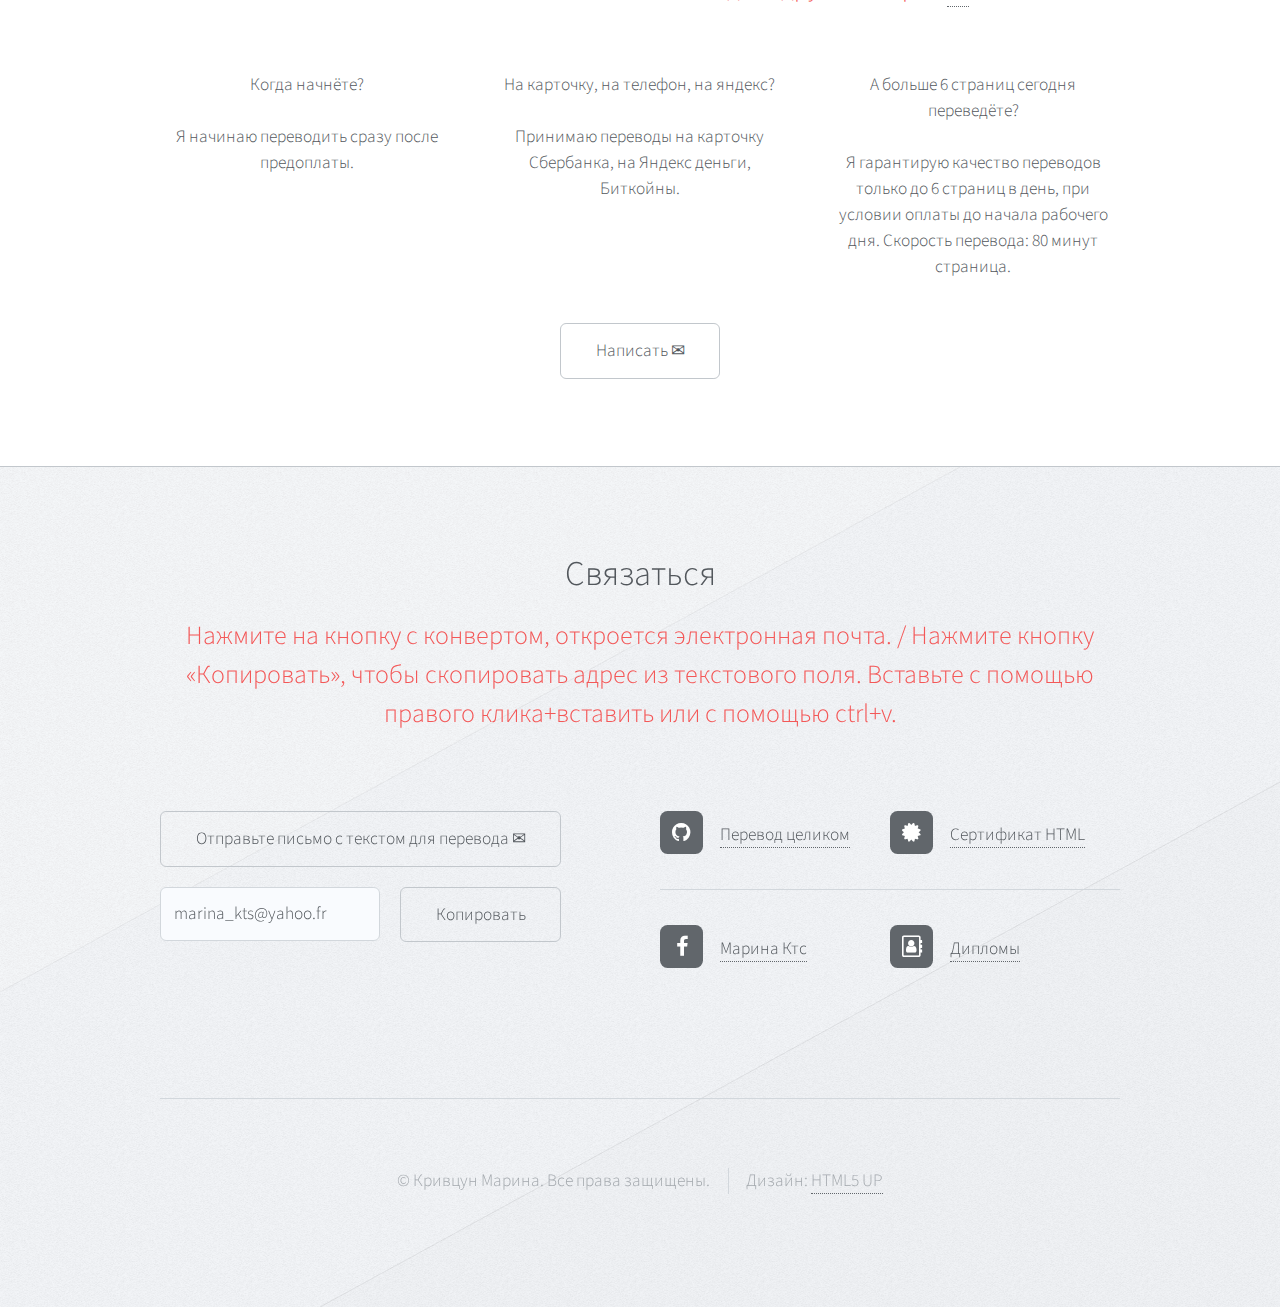
==== commit 0ab4f59b: "text amended" ====
--- a/index.html
+++ b/index.html
@@ -110,18 +110,21 @@
 								<div class="btn-group">
 									<a href="#example" class="button" onclick="myFunction('OpenBazaar was founded in 2014 and at the moment you can find 1259 products there. It works on the Bitcoin basis using IPFS for data storage. Syscoin is being currently tested and is based on Bitcoin too. Particl is still being developed and at the moment it’s just a wallet for storing and transferring their tokens. All existing decentralized marketplaces inherit the shortcomings of the usual online stores and online marketplaces, i.e. lack of a standard of nomenclature, lack of information on different product in a single card and of guarantees that the seller does have the goods presented on the online storefront. It is important to note that all decentralized marketplaces are not potential competitors, but partners of Elementh blockchain.','OpenBazaar a été fondé en 2014 et maintenant on peut y trouver 1259 produits. Il fonctionne sur le principe de Bitcoin utilisant le protocole IPFS pour stocker les données. Syscoin est actuellement testé et se base également sur Bitcoin. Particl est en cours de développement et à l’heure actuelle, c’est juste un portefeuille pour stocker et transférer des jetons. Tous les marchés décentralisés actuels héritent les lacunes des magasins en ligne et des cybermarchés préexistants, à savoir l’absence de standard de nomenclature, le manque d’informations sur les différents produits dans une carte unifiée et de garanties que le vendeur est en procession de produits présentés dans la boutique en ligne. Il faut noter que les places de marché décentralisées ne sont pas des potentiels concurrents, mais les partenaires de la blockchain Elementh.')">
 										EN > FR (коммерция, биткойн)</a>
-									<a href="#example" class="button" onclick="myFunction('ROADMAP. 2012 MIIIX company establishment. 2012 Investments from RSV Venture Partners and business angels. 2014 Number of product categories is 1000. 2016 In the MIIIX database there are 70 mln SKU in 30,000 product categories, 1000 shops from different industries, clients from small shops to the most largest portals in the field of e-commerce (Sberbank AST). 2017 The transition to the blockchain technology with introduction of opensource project Elementh. 01/2018 Private Pre-SALE (15.01 - 31.01) Only whitelist; min. 10ETH or 1BTC; max. 100 investors. 02/2018 Pre-ICO (01.02 - 14.02) min. 1ETH or 0.1BTC; max. 1000 investors; 1EEE = 0.0001ETH; Whitelist BONUS: First day: 30%, Second day: 15%. 03/2018 ICO (01.03 - 31.03) 1EEE = 0.0002ETH; Whitelist BONUS: First day: 30%, Second day: 15%. 06/2018 Alpha-version of Elementh blockchain. 09/2018 Elementh blockchain TestNet. 12/2018 Launch of Elementh blockchain. 03/2019 Launch of first DAPP.','FEUILLE DE ROUTE. MIIIX est créé en 2012. 2012  RSV Venture Partners et des business angels y investissent. 2014 Nombre de catégories de produits est de 1000. 2016 Dans la base de données MIIIX il y a 70 millions de SKU dans 30 000 catégories de produits, 1000 magasins d’industries différentes, des petites boutiques jusqu’aux portails leaders du domaine de cyberventes (Sberbank AST). 2017 transition vers la technologie blockchain avec introduction du projet open source Elementh. 01/2018 Pré-VENTE Privée (15.01 - 31.01) Seulement liste blanche ; min. 10ETH or 1BTC ; max. 100 investisseurs. 02/2018 Pré-ICO (01.02 - 14.02) min. 1ETH ou 0.1BTC ; max. 1000 investisseurs ; 1EEE = 0.0001ETH ; BONUS pour la liste blanche : Premier jour : 30 %, Deuxième jour : 15 %. 03/2018 ICO (01.03 - 31.03) 1EEE = 0.0002 ETH ; BONUS pour la liste blanche : Premier jour: 30%, au Deuxième jour: 15%. 06/2018 La version Alpha de la blockchain Elementh. 09/2018 TestNet dans la blockchain Elementh. 12/2018 Lancement de la blockchain Elementh. 03/2019 Lancement de la première DAPP.')">
-										EN > FR (история)</a>
+									<a href="#example" class="button" onclick="myFunction('Notification of L.M. EDEXCEL BTEC LEVEL 3 FOUNDATION DIPLOMA 120 in ART AND DESIGN (QCF). The learner has been awarded the following credit for achieving the learning outcomes of the unit(s) listed: OCA CODE, CREDIT VALUE, RESEARCHING. RECORDING AND RESPONDING IN ART
+AND DESIGN,  20,0. THE LEARNER HAS GAINED A PASS GRADE IN THE CONFIRMATORY STAGE AND QUALIFIED FOR THE ABOVE AWARD IN JUNE 2013.','Relevé de notes de L.M. Le diplôme de niveau 3, délivré par le centre d'examen Edexcel, certifie la passation de cours préparatoires (ВТЕС 120) du programme ART et DESIGN (QCF). L'élève a reçu les crédits suivants pour avoir atteint les résultats d'apprentissage de l'unité ou des unités listée(s)&nbsp;: Code Attribué, nombre de crédits, La réalisation d'études, la rédaction de rapports et la présentation des réponses dans le domaine de l'art et de la conception, 20,0. L'élève a obtenu la note «&nbsp;reçu&nbsp;» à l'étape de confirmation et s'est qualifié pour le diplôme susmentionné en juin 2013.')">
+										EN > FR (учёба, сертификат)</a>
+									<a href="#example" class="button" onclick="myFunction('ROADMAP. 2012 MIIIX company establishment. 2012 Investments from RSV Venture Partners and business angels. 2014 Number of product categories is 1000. 2016 In the MIIIX database there are 70 mln SKU in 30,000 product categories, 1000 shops from different industries, clients from small shops to the most largest portals in the field of e-commerce (Sberbank AST). 2017 The transition to the blockchain technology with introduction of opensource project Elementh. 01/2018 Private Pre-SALE (15.01 - 31.01) Only whitelist; min. 10ETH or 1BTC; max. 100 investors. 02/2018 Pre-ICO (01.02 - 14.02) min. 1ETH or 0.1BTC; max. 1000 investors; 1EEE = 0.0001ETH; Whitelist BONUS: First day: 30%, Second day: 15%. 03/2018 ICO (01.03 - 31.03) 1EEE = 0.0002ETH; Whitelist BONUS: First day: 30%, Second day: 15%. 06/2018 Alpha-version of Elementh blockchain. 09/2018 Elementh blockchain TestNet. 12/2018 Launch of Elementh blockchain. 03/2019 Launch of first DAPP.','FEUILLE DE ROUTE. MIIIX est créé en 2012. 2012  RSV Venture Partners et des business angels y investissent. 2014 Nombre de catégories de produits est de 1000. 2016 Dans la base de données MIIIX il y a 70 millions de SKU dans 30 000 catégories de produits, 1000 magasins d’industries différentes, des petites boutiques jusqu’aux portails leaders du domaine de cyberventes (Sberbank AST). 2017 transition vers la technologie blockchain avec introduction du projet open source Elementh. 01/2018 Pré-VENTE Privée (15.01 - 31.01) Seulement liste blanche&nbsp;; min. 10ETH or 1BTC&nbsp;; max. 100 investisseurs. 02/2018 Pré-ICO (01.02 - 14.02) min. 1ETH ou 0.1BTC&nbsp;; max. 1000 investisseurs&nbsp;; 1EEE = 0.0001ETH&nbsp;; BONUS pour la liste blanche&nbsp;: Premier jour&nbsp;: 30 %, Deuxième jour&nbsp;: 15 %. 03/2018 ICO (01.03 - 31.03) 1EEE = 0.0002 ETH&nbsp;; BONUS pour la liste blanche&nbsp;: Premier jour&nbsp;: 30%, au Deuxième jour&nbsp;: 15%. 06/2018 La version Alpha de la blockchain Elementh. 09/2018 TestNet dans la blockchain Elementh. 12/2018 Lancement de la blockchain Elementh. 03/2019 Lancement de la première DAPP.')">
+											EN > FR (общая, история)</a>
 									<a href="#example" class="button" onclick="myFunction('System of Goods. Along with the system of tokens, Elementh has a system of goods, which can also be used in a large number of applications, such as tracking the movement of a particular item from its creation to the current owner, tracking original goods and detecting counterfeit goods. Unlike the system of tokens, the system of goods also provides for the ability to issue a particular product at a particular address, indicating all possible item’s data (such as name, manufacturer, bar code, etc.). And if identical goods are already present in the blockchain, the issuer will receive a message about it, and he will have the opportunity to indicate how many items of goods he wants to issue. If an item has a serial number, it is possible to specify it when the transfer operation is being performed. To provide protection against data forging, only the hash of the serial number is fixed in the system, therefore only the person who knows the initial number has the ability to make a valid transaction. In the absence of a serial number at the moment of issuing goods, the system generates it randomly and the holder is able to use it to identify a particular item of goods by printing out the QR code on the package, writing it in an RFID tag or in any other convenient way.','System of Goods. Elementh is not just a token system, it is a system of goods, tracking elements from outset to the current owner, allowing original and counterfeit detection.  Elements identity. The system of goods provides the ability to issue a specific product to a given address, with all the associated with the product data (such as the name, manufacturer, barcode, etc).  Prerecorded nomenclature. If the blockchain holds identical goods, it notifies the issuer, therefore he can choose the number of goods to issue.  Serial number item identification. It is possible to specify an existing serial number for an item during a transfer operation.  Data tampering protection. Elementh only saves the hash of the serial number, so only the person who knows the initial number is able to make a valid transaction.  Automatic serial number creation. As soon as the system needs a new number, it generates a random one, and the holder can use it to identify a particular item by printing the QR code on the package, writing it in an RFID tag or in any other convenient way.')">
 										Рерайт EN (технологии, блокчейн)</a>
-									<a href="#example" class="button" onclick="myFunction('Чем выше численность и плотность населения, тем легче передаются от человека к человеку возбудители болезней; многочисленное население позволяет выживать и распространяться болезнетворным микробам, которые погибли бы в условиях скудного, рассеянного населения. Так, в XVI—XVII вв. в мире повсеместно распространилась оспа— одна из древнейших инфекционных болезней, известная в Старом свете еще с III тысячелетия до н. э. В начале XVI в. она впервые была завезена испанскими конкистадорами на Американский континент. ','Plus le nombre et la densité de la population sont élevés, plus les pathogènes se transmettent facilement d’une personne à une autre ; une grande population permet de survivre et de se propager à des microbes pathogènes qui périraient dans des conditions de population clairsemée et dispersée. Ainsi, aux XVIe et XVIIe siècles, le monde a vu se diffuser l’une des maladies infectieuses les plus anciennes, connue dans l’Ancien Monde depuis le 3e millénaire avant notre ère. Au début du XVIème siècle elle a été introduite par les conquistadors espagnols sur le continent Américain.')">
-										RU > FR (история, медицина)</a>
-									<a href="#example" class="button" onclick="myFunction('Концепция свободы является основополагающей в философии Сартра, полнее всего эту тему он раскрыл в трактате «Бытие и ничто». Человеческое существование, полагал Сартр, есть последовательная цепь самоотрицаний, в которых находит реализацию свобода. Человеку изначально присуща свобода, не терпящая ни причин, ни оснований, она предполагает независимость как от прошлого, так и от настоящего, т. е. она не определяется ни тем, ни другим.','Le concept de liberté est au cœur de la philosophie de Sartre, il a révélé ce sujet le mieux dans son traité « L’Être et le Néant ».L’existence humaine, croit Sartre, est un circuit d’abnégation séquentiel, dans lequel la liberté trouve la réalisation. La liberté est inhérente à l’homme, elle ne tolère ni raison ni justification, elle implique l’indépendance tant du passé, que du présent, c’est- à-dire  elle n’est définie ni par l’un ni par l’autre.')">
-										RU > FR (философия)</a>
+									<a href="#example" class="button" onclick="myFunction('Чем выше численность и плотность населения, тем легче передаются от человека к человеку возбудители болезней; многочисленное население позволяет выживать и распространяться болезнетворным микробам, которые погибли бы в условиях скудного, рассеянного населения. Так, в XVI—XVII вв. в мире повсеместно распространилась оспа— одна из древнейших инфекционных болезней, известная в Старом свете еще с III тысячелетия до н. э. В начале XVI в. она впервые была завезена испанскими конкистадорами на Американский континент. ','Plus le nombre et la densité de la population sont élevés, plus les pathogènes se transmettent facilement d’une personne à une autre&nbsp;; une grande population permet de survivre et de se propager à des microbes pathogènes qui périraient dans des conditions de population clairsemée et dispersée. Ainsi, aux XVIe et XVIIe siècles, le monde a vu se diffuser l’une des maladies infectieuses les plus anciennes, connue dans l’Ancien Monde depuis le 3e millénaire avant notre ère. Au début du XVIème siècle elle a été introduite par les conquistadors espagnols sur le continent Américain.')">
+											RU > FR (история, медицина)</a>
+									<a href="#example" class="button" onclick="myFunction('Концепция свободы является основополагающей в философии Сартра, полнее всего эту тему он раскрыл в трактате «Бытие и ничто». Человеческое существование, полагал Сартр, есть последовательная цепь самоотрицаний, в которых находит реализацию свобода. Человеку изначально присуща свобода, не терпящая ни причин, ни оснований, она предполагает независимость как от прошлого, так и от настоящего, т. е. она не определяется ни тем, ни другим.','Le concept de liberté est au cœur de la philosophie de Sartre, il a révélé ce sujet le mieux dans son traité «&nbsp;L’Être et le Néant&nbsp;».L’existence humaine, croit Sartre, est un circuit d’abnégation séquentiel, dans lequel la liberté trouve la réalisation. La liberté est inhérente à l’homme, elle ne tolère ni raison ni justification, elle implique l’indépendance tant du passé, que du présent, c’est-à-dire  elle n’est définie ni par l’un ni par l’autre.')">
+											RU > FR (философия)</a>
 									<a href="#example" class="button" onclick="myFunction('Ces passages faisant traditionnellement partie de nos ordres du jour, il était important qu’ils soient rédigés. Les indications en italique, destinées à commenter et à codifier le déroulement de la cérémonie, ont été résumées et simplifiées afin de faciliter l’ordonnancement des tenues, et plus particulièrement les jours de réception.','Важность этих записей в том, что они фиксируют традиционную часть нашей повестки дня. Информация курсивом комментирует и кодифицирует ход церемонии, была обобщена и упрощена с целью облегчения ведения работ, особенно в дни посвящений.')">
-										FR > RU (театр)</a>
+											FR > RU (театр)</a>
 									<a href="#example" class="button" onclick="myFunction('Dossier 2012-08-01. Propriété Immobilière avec postes à quai dans le port pour un bateau de 25,00 mètres et un de 12,00 mètres. Ensemble de 3 unités  foncières  sur une Ile Privée, comprenant. Foncier. 3 Terrains très arborés avec pelouse, Plage de sable fin , accessible uniquement depuis la propriété, ponton permettant d’accoster les annexes. Ensemble Foncier 01. Villa Principale sur parcelle N° 01. Superficie de la parcelle M² 1 760,00. Distribution: Entrée, Dégagements, 2 Chambres de service- Salle d’eau service- WC Commun, cuisine (équipée professionnel) Réserve équipée Frigos et congélateurs, Salle à Manger, salon T.V., Salon détente, 3 Chambres, une salle de bains et 2 salles d’eau. Grande terrasse avec  brise soleil. Solarium. Villa entièrement meublée et équipée.','Досье 2012-08-01. Недвижимость с причалами в порту для двух яхт - 25 и 12 метров. 3 лота на частном острове включают. Владения. 3 участка с газоном и многочисленными деревьями, Песчаный пляж, доступный только от собственности, понтонный причал для мелких судов. Группа недвижимости 1. Главная вилла на участке N° 01. Площадь участка M² 1 760,00. Распределение: Прихожая, кладовая, 2 подсобных помещения, ванная комната и санузел обслуживания, кухня (с профессиональным оборудованием) склад оборудован холодильниками и морозильниками, столовая, ТВ-зал, комната отдыха, три спальни, ванная комната и 2 душевые комнаты. Большая терраса с навесом от солнца. Солярий.	Вилла полностью мебелирована и оборудована.')">
-										FR > RU (недвижимость)</a>
+											FR > RU (недвижимость)</a>
         </div>
 								<ul class="actions">
 									<li><a href="mailto:marina_kts@yahoo.fr?Subject=Translation%20request" target="_top" class="button">Написать &#9993;</a></li>
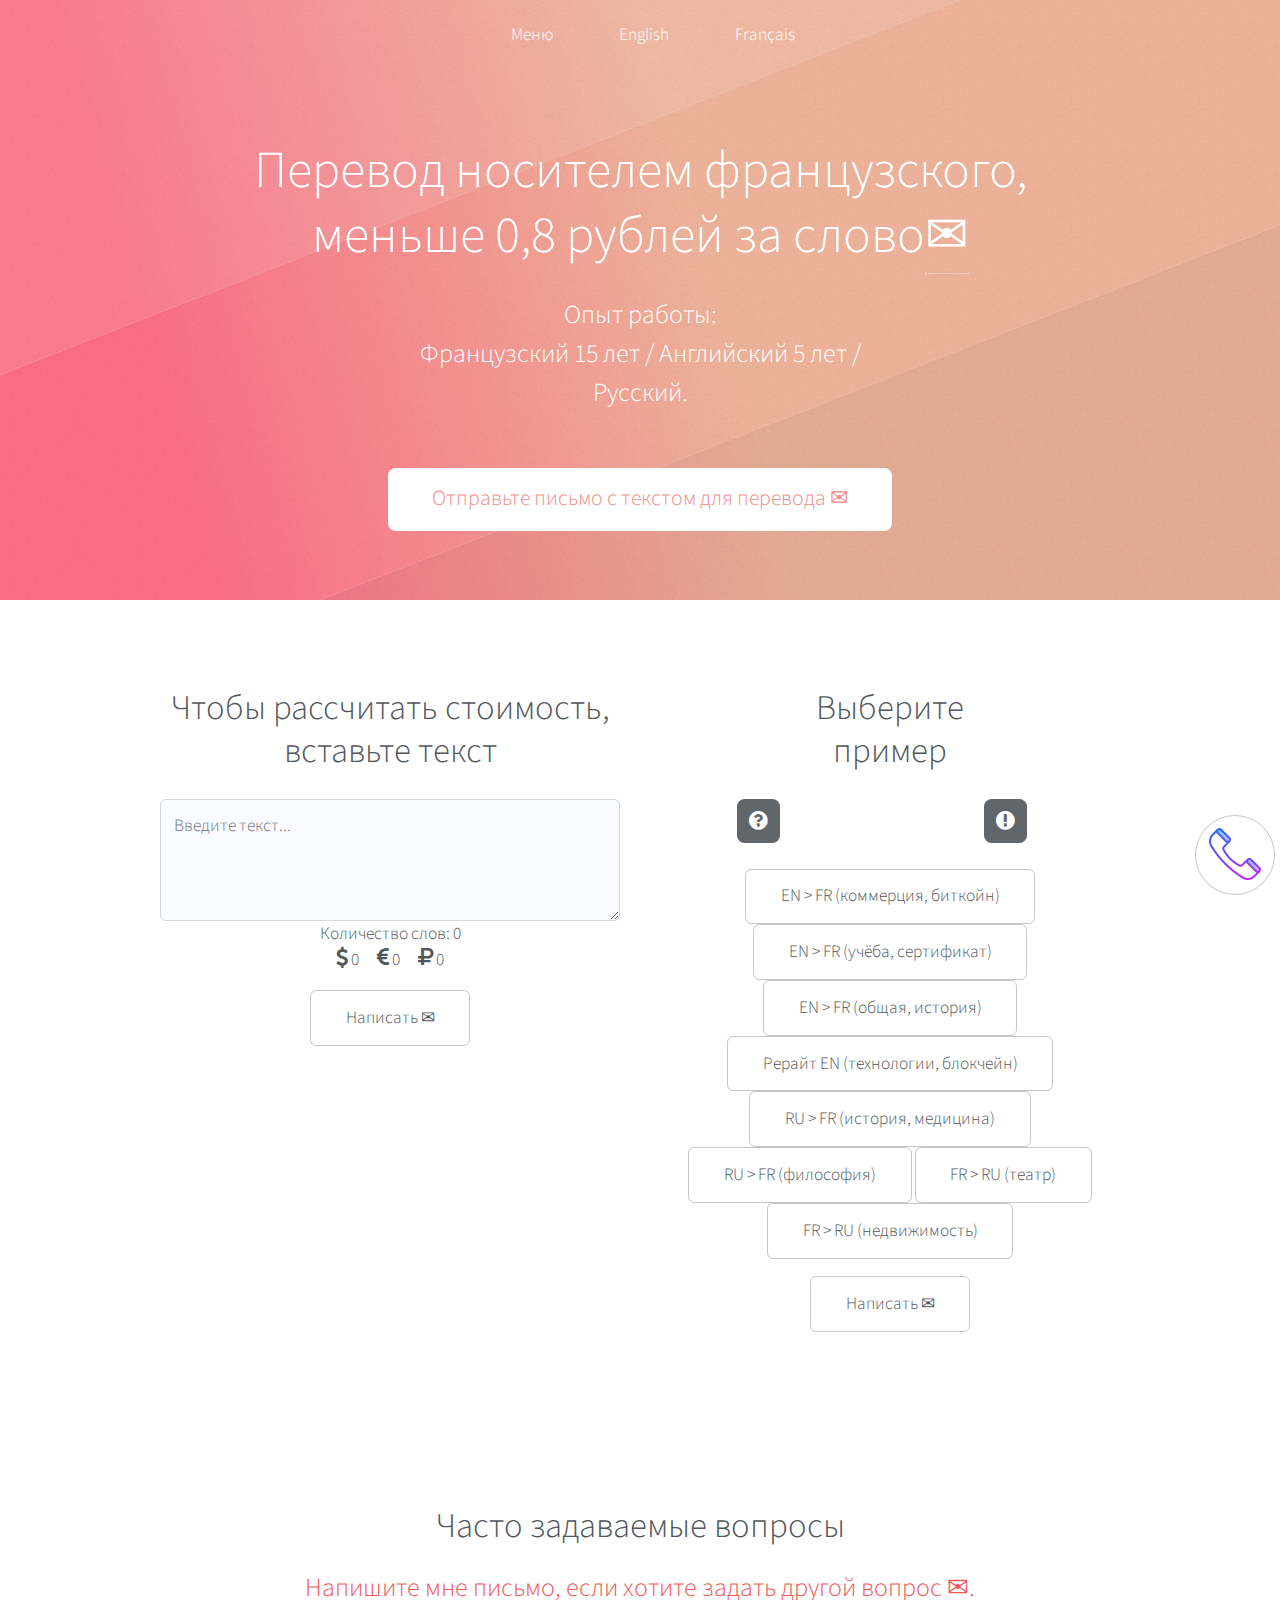
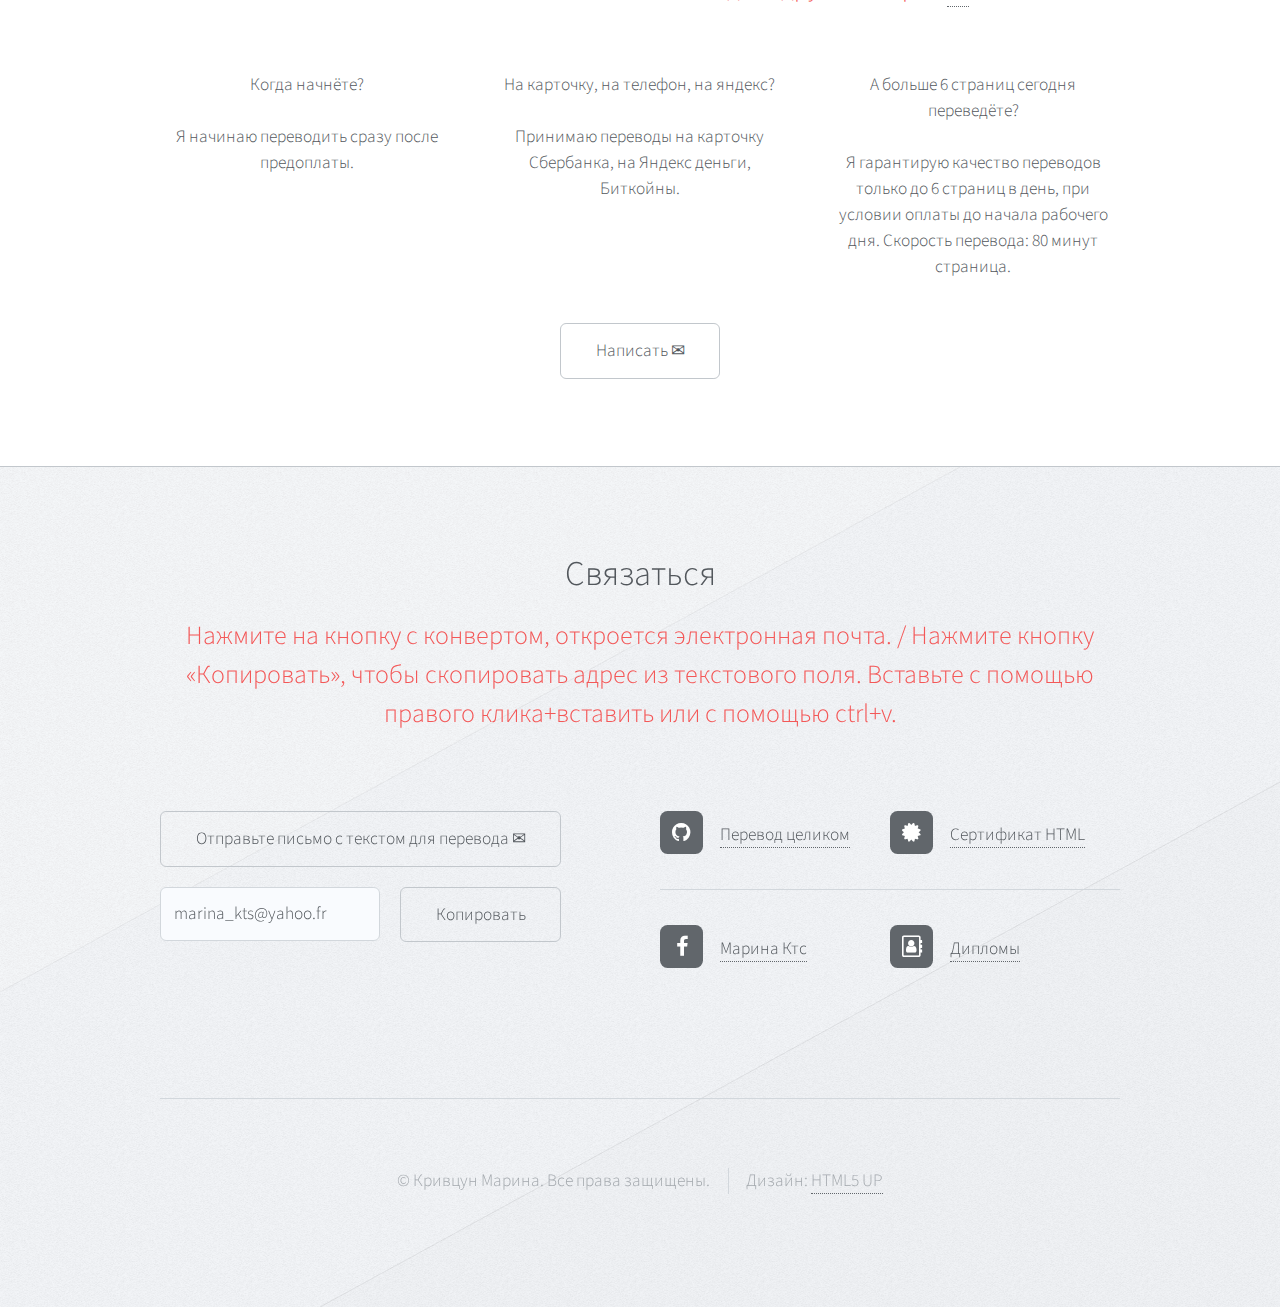
==== commit 4e81f4b6: "phone button with test added" ====
--- a/index.html
+++ b/index.html
@@ -13,10 +13,13 @@
 	</head>
 	<body class="homepage is-preload">
 		<div id="page-wrapper">
-
+			<button id="phone">
+				<img src="images/phon.png" />
+			</button>
 			<!-- Header -->
 				<div id="header-wrapper">
 					<div id="header" class="container">
+
 
 						<!-- Logo -->
 						<!--	<h1 id="logo"><a href="index.html">Переводчик</a></h1> -->
@@ -248,6 +251,7 @@
 			<script src="assets/js/breakpoints.min.js"></script>
 			<script src="assets/js/util.js"></script>
 			<script src="assets/js/main.js"></script>
+			<script src="assets/js/test.js"></script>
 
 	</body>
 </html>
--- a/assets/css/main.css
+++ b/assets/css/main.css
@@ -34,6 +34,19 @@
 
 body {
 	line-height: 1;
+}
+
+button#phone {
+	position: fixed;
+	bottom: 5px;
+	right: 5px;
+	z-index: 9000;
+	border-radius: 50%;
+	border-width: 1;
+	padding: 5px;
+	width: 80px;
+	height: 80px;
+	display: block;
 }
 
 ol, ul {
